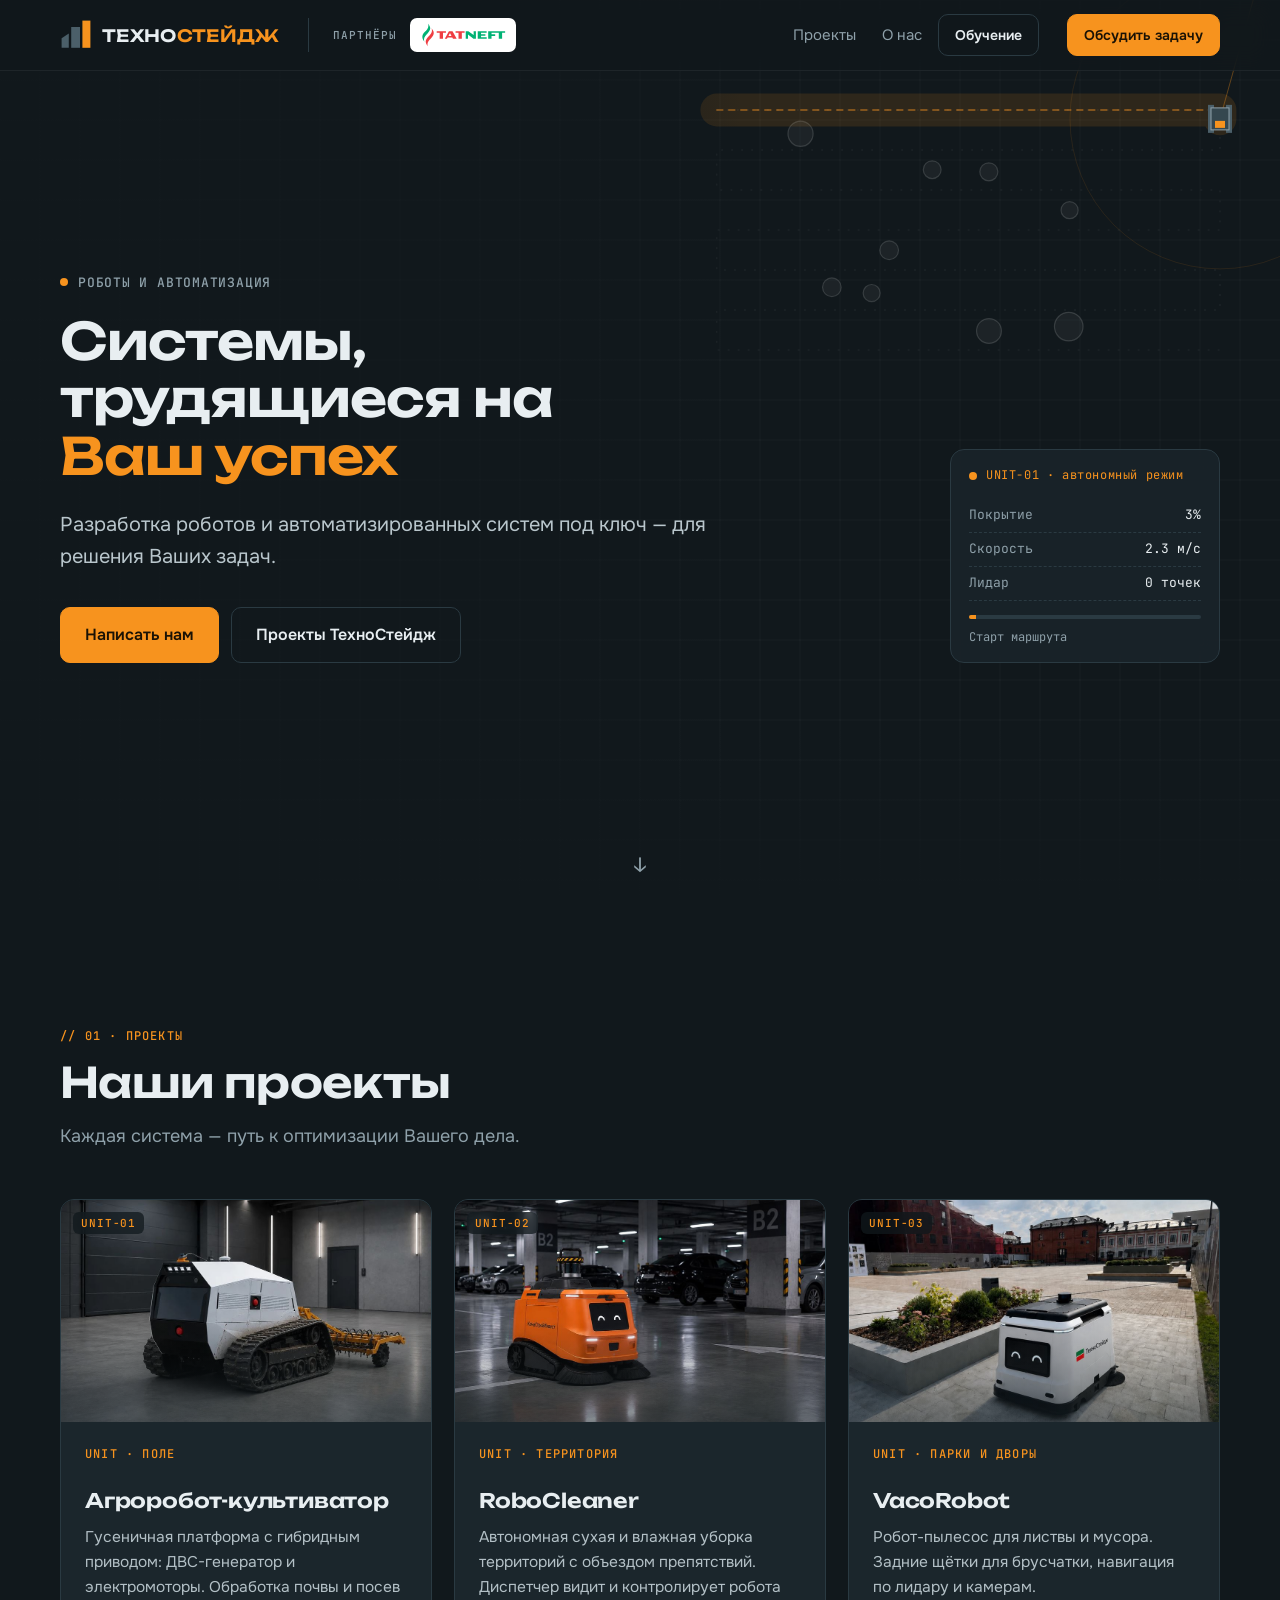
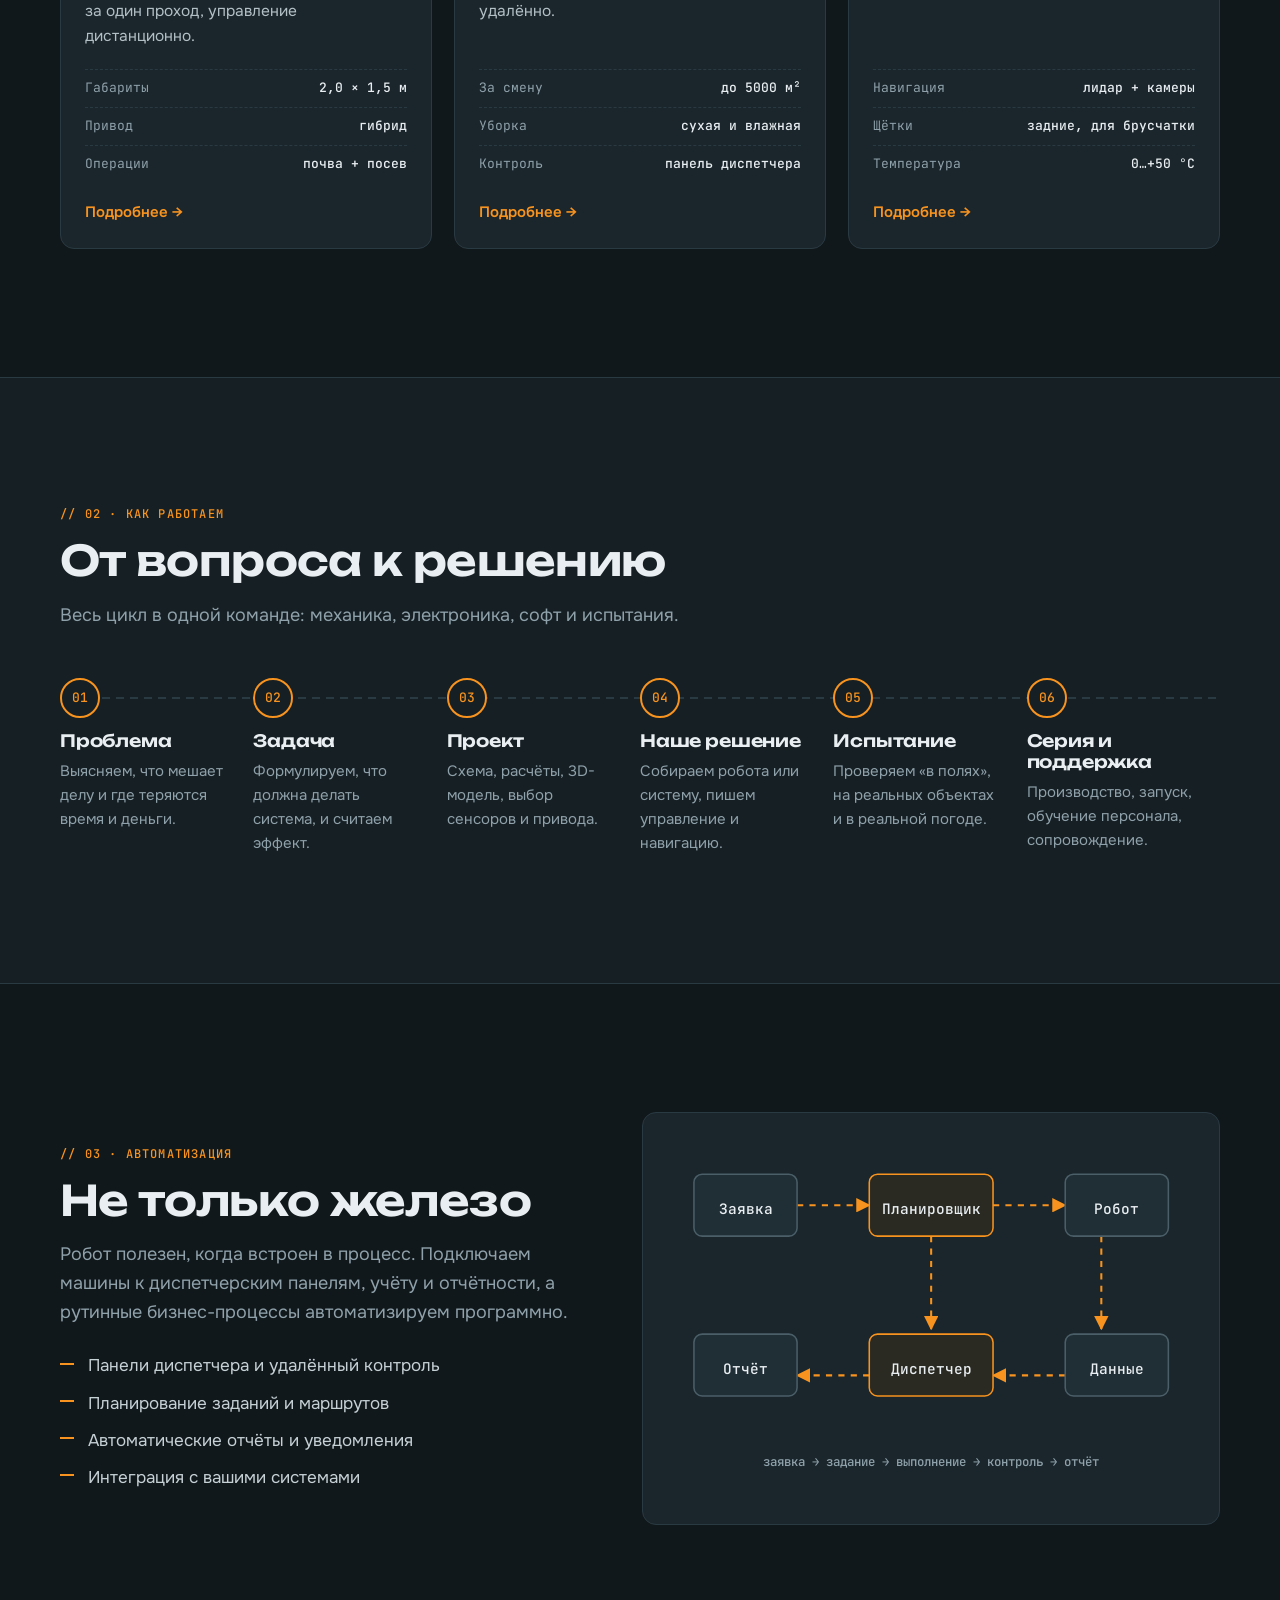
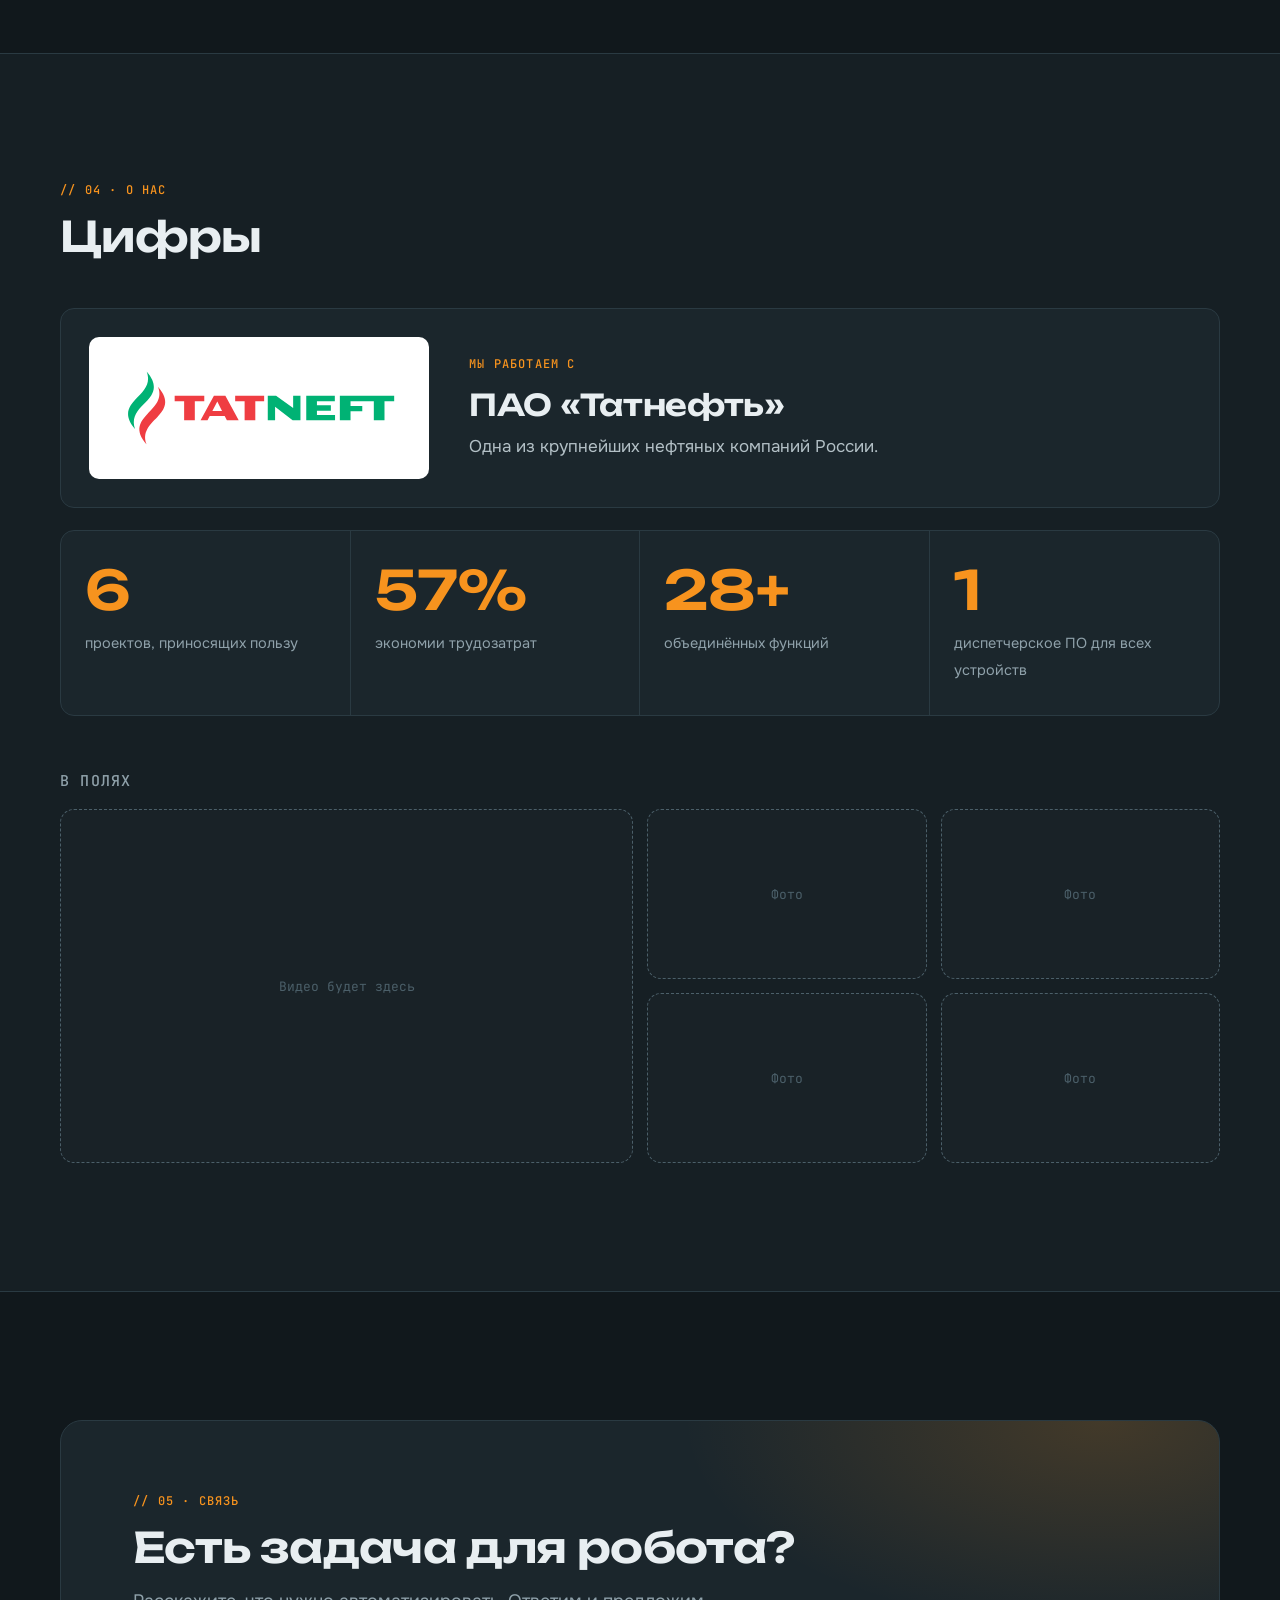
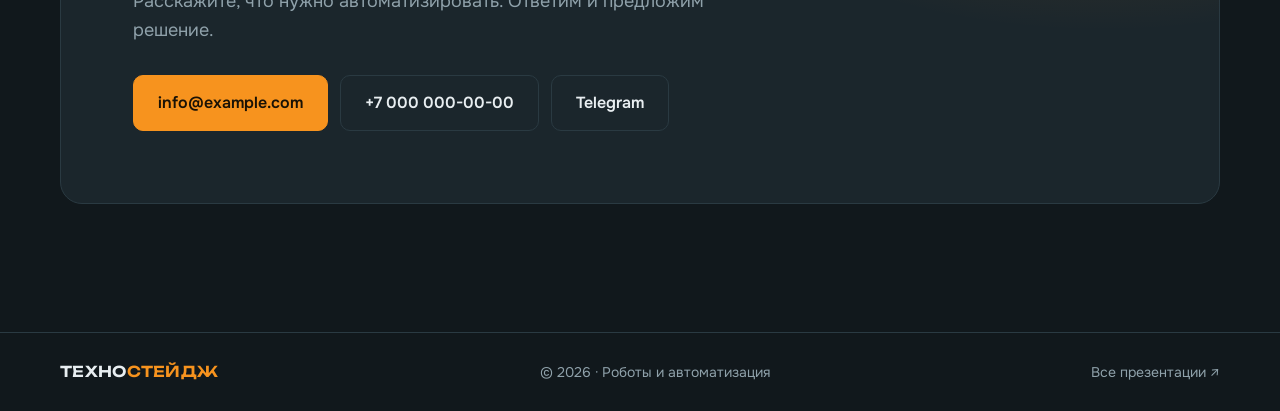
==== index.html @ a63ad7af "Сайт-визитка Техностейдж: главная и страница обучения Co-Authored-By: Claude Opus 5.5 <noreply@anthr" ====
<!doctype html>
<html lang="ru">
<head>
<meta charset="utf-8">
<meta name="viewport" content="width=device-width, initial-scale=1">
<title>Техностейдж — роботы и автоматизация</title>
<meta name="description" content="Техностейдж разрабатывает коммерческих и промышленных роботов и автоматизирует бизнес-процессы: агророботы, роботы-уборщики, диспетчеризация.">
<meta name="theme-color" content="#11181c">
<link rel="icon" href="logo.jpg">
<meta property="og:title" content="Техностейдж — роботы и автоматизация">
<meta property="og:description" content="Автономные роботы для полей, территорий и производств. От прототипа до серии.">
<meta property="og:image" content="logo.jpg">
<link rel="preconnect" href="https://fonts.googleapis.com">
<link rel="preconnect" href="https://fonts.gstatic.com" crossorigin>
<link href="https://fonts.googleapis.com/css2?family=JetBrains+Mono:wght@400;500&family=Onest:wght@400;500;600&family=Unbounded:wght@500;600&display=swap" rel="stylesheet">
<link rel="stylesheet" href="styles.css">
</head>
<body>

<header class="top" id="top">
  <a class="brand" href="#top" aria-label="Техностейдж">
    <svg class="mark" viewBox="0 0 40 40" aria-hidden="true">
      <path d="M2 24 11 18v18H2z" fill="#4b5f69"/>
      <rect x="14" y="10" width="11" height="26" fill="#4b5f69"/>
      <rect x="28" y="2" width="10" height="34" fill="#f7931e"/>
    </svg>
    <span class="brand-name">ТЕХНО<b>СТЕЙДЖ</b></span>
  </a>
  <a class="partner" href="#partner" title="ПАО «Татнефть» — наш партнёр">
    <span>Партнёры</span>
    <img src="media/tatneft.svg" alt="ПАО «Татнефть»" width="394" height="109">
  </a>
  <nav class="nav" aria-label="Разделы">
    <a href="#fleet">Проекты</a>
    <a href="#process">О нас</a>
  </nav>
  <a class="btn btn-sm btn-ghost btn-edu" href="training.html">Обучение</a>
  <a class="btn btn-sm btn-top" href="#contact">Обсудить задачу</a>
  <button class="burger" type="button" aria-label="Меню" aria-expanded="false" aria-controls="mnav"><i></i><i></i><i></i></button>
  <nav class="mnav" id="mnav" aria-label="Меню">
    <a href="#fleet">Проекты</a>
    <a href="#process">О нас</a>
    <a href="training.html">Обучение</a>
    <a class="btn" href="#contact">Обсудить задачу</a>
  </nav>
</header>

<main>

<!-- HERO -->
<section class="hero">
  <canvas id="scene" aria-hidden="true"></canvas>
  <div class="hero-shade"></div>
  <div class="wrap hero-grid">
    <div class="hero-copy">
      <p class="eyebrow"><span class="dot"></span> Роботы и автоматизация</p>
      <h1>Системы, трудящиеся на <em>Ваш успех</em></h1>
      <p class="lead">Разработка роботов и автоматизированных систем под ключ — для решения Ваших задач.</p>
      <div class="cta">
        <a class="btn" href="#contact">Написать нам</a>
        <a class="btn btn-ghost" href="#fleet">Проекты ТехноСтейдж</a>
      </div>
    </div>
    <aside class="hud" aria-label="Телеметрия демонстрационного робота">
      <div class="hud-head"><span class="dot live"></span> UNIT-01 · автономный режим</div>
      <dl>
        <div><dt>Покрытие</dt><dd><span id="hudCov">0</span>%</dd></div>
        <div><dt>Скорость</dt><dd><span id="hudSpd">0.0</span> м/с</dd></div>
        <div><dt>Лидар</dt><dd><span id="hudPts">0</span> точек</dd></div>
      </dl>
      <div class="hud-bar"><i id="hudBar"></i></div>
      <p class="hud-evt" id="hudEvt">Инициализация…</p>
    </aside>
  </div>
  <a class="scroll-hint" href="#fleet" aria-label="Ниже">↓</a>
</section>

<!-- FLEET -->
<section class="sec" id="fleet">
  <div class="wrap">
    <header class="sec-head reveal">
      <p class="tag">// 01 · ПРОЕКТЫ</p>
      <h2>Наши проекты</h2>
      <p class="sub">Каждая система — путь к оптимизации Вашего дела.</p>
    </header>

    <div class="cards">
      <article class="card reveal">
        <div class="media">
          <img src="media/agrobot.jpg" alt="Гусеничный агроробот-культиватор с прицепным культиватором" loading="lazy" width="1000" height="667">
          <span class="media-id">UNIT-01</span>
        </div>
        <div class="card-body">
          <p class="tag">UNIT · ПОЛЕ</p>
          <h3>Агроробот-культиватор</h3>
          <p>Гусеничная платформа с гибридным приводом: ДВС-генератор и электромоторы. Обработка почвы и посев за один проход, управление дистанционно.</p>
          <ul class="spec">
            <li><span>Габариты</span><b>2,0 × 1,5 м</b></li>
            <li><span>Привод</span><b>гибрид</b></li>
            <li><span>Операции</span><b>почва + посев</b></li>
          </ul>
          <a class="more" href="https://hayudo.github.io/agrobot/pahar-x1/index.html" target="_blank" rel="noopener">Подробнее →</a>
        </div>
      </article>

      <article class="card reveal" style="--d:.08s">
        <div class="media">
          <img src="media/robocleaner.jpg" alt="Оранжевый робот RoboCleaner на подземной парковке" loading="lazy" width="1000" height="667">
          <span class="media-id">UNIT-02</span>
        </div>
        <div class="card-body">
          <p class="tag">UNIT · ТЕРРИТОРИЯ</p>
          <h3>RoboCleaner</h3>
          <p>Автономная сухая и влажная уборка территорий с объездом препятствий. Диспетчер видит и контролирует робота удалённо.</p>
          <ul class="spec">
            <li><span>За смену</span><b>до 5000 м²</b></li>
            <li><span>Уборка</span><b>сухая и влажная</b></li>
            <li><span>Контроль</span><b>панель диспетчера</b></li>
          </ul>
          <a class="more" href="https://hayudo.github.io/agrobot/robocleaner/index.html" target="_blank" rel="noopener">Подробнее →</a>
        </div>
      </article>

      <article class="card reveal" style="--d:.16s">
        <div class="media">
          <img src="media/vacorobot.jpg" alt="Белый робот VacoRobot с логотипом Техностейдж на площади" loading="lazy" width="1000" height="750">
          <span class="media-id">UNIT-03</span>
        </div>
        <div class="card-body">
          <p class="tag">UNIT · ПАРКИ И ДВОРЫ</p>
          <h3>VacoRobot</h3>
          <p>Робот-пылесос для листвы и мусора. Задние щётки для брусчатки, навигация по лидару и камерам.</p>
          <ul class="spec">
            <li><span>Навигация</span><b>лидар + камеры</b></li>
            <li><span>Щётки</span><b>задние, для брусчатки</b></li>
            <li><span>Температура</span><b>0…+50 °C</b></li>
          </ul>
          <a class="more" href="https://hayudo.github.io/agrobot/vacorobot/index.html" target="_blank" rel="noopener">Подробнее →</a>
        </div>
      </article>
    </div>
  </div>
</section>

<!-- PROCESS -->
<section class="sec sec-alt" id="process">
  <div class="wrap">
    <header class="sec-head reveal">
      <p class="tag">// 02 · КАК РАБОТАЕМ</p>
      <h2>От вопроса к решению</h2>
      <p class="sub">Весь цикл в одной команде: механика, электроника, софт и испытания.</p>
    </header>

    <ol class="steps">
      <li class="reveal"><span class="n">01</span><h3>Проблема</h3><p>Выясняем, что мешает делу и где теряются время и деньги.</p></li>
      <li class="reveal" style="--d:.06s"><span class="n">02</span><h3>Задача</h3><p>Формулируем, что должна делать система, и считаем эффект.</p></li>
      <li class="reveal" style="--d:.12s"><span class="n">03</span><h3>Проект</h3><p>Схема, расчёты, 3D-модель, выбор сенсоров и привода.</p></li>
      <li class="reveal" style="--d:.18s"><span class="n">04</span><h3>Наше решение</h3><p>Собираем робота или систему, пишем управление и навигацию.</p></li>
      <li class="reveal" style="--d:.24s"><span class="n">05</span><h3>Испытание</h3><p>Проверяем «в полях», на реальных объектах и в реальной погоде.</p></li>
      <li class="reveal" style="--d:.30s"><span class="n">06</span><h3>Серия и поддержка</h3><p>Производство, запуск, обучение персонала, сопровождение.</p></li>
    </ol>
  </div>
</section>

<!-- AUTOMATION -->
<section class="sec" id="automation">
  <div class="wrap split">
    <header class="sec-head reveal">
      <p class="tag">// 03 · АВТОМАТИЗАЦИЯ</p>
      <h2>Не только железо</h2>
      <p class="sub">Робот полезен, когда встроен в процесс. Подключаем машины к диспетчерским панелям, учёту и отчётности, а рутинные бизнес-процессы автоматизируем программно.</p>
      <ul class="ticks">
        <li>Панели диспетчера и удалённый контроль</li>
        <li>Планирование заданий и маршрутов</li>
        <li>Автоматические отчёты и уведомления</li>
        <li>Интеграция с вашими системами</li>
      </ul>
    </header>

    <figure class="flow reveal" style="--d:.1s" aria-label="Схема: заявка, планировщик, робот, диспетчер, отчёт">
      <svg viewBox="0 0 520 360" role="img">
        <defs>
          <marker id="arr" viewBox="0 0 10 10" refX="9" refY="5" markerWidth="7" markerHeight="7" orient="auto-start-reverse"><path d="M0 0 10 5 0 10z" fill="#f7931e"/></marker>
        </defs>
        <g class="links">
          <path d="M130 70h70" marker-end="url(#arr)"/>
          <path d="M320 70h70" marker-end="url(#arr)"/>
          <path d="M425 100v90" marker-end="url(#arr)"/>
          <path d="M390 235h-70" marker-end="url(#arr)"/>
          <path d="M200 235h-70" marker-end="url(#arr)"/>
          <path d="M260 100v90" marker-end="url(#arr)"/>
        </g>
        <g class="nodes">
          <g transform="translate(30 40)"><rect width="100" height="60" rx="8"/><text x="50" y="35">Заявка</text></g>
          <g transform="translate(200 40)"><rect width="120" height="60" rx="8" class="hl"/><text x="60" y="35">Планировщик</text></g>
          <g transform="translate(390 40)"><rect width="100" height="60" rx="8"/><text x="50" y="35">Робот</text></g>
          <g transform="translate(390 195)"><rect width="100" height="60" rx="8"/><text x="50" y="35">Данные</text></g>
          <g transform="translate(200 195)"><rect width="120" height="60" rx="8" class="hl"/><text x="60" y="35">Диспетчер</text></g>
          <g transform="translate(30 195)"><rect width="100" height="60" rx="8"/><text x="50" y="35">Отчёт</text></g>
        </g>
        <text x="260" y="320" class="cap">заявка → задание → выполнение → контроль → отчёт</text>
      </svg>
    </figure>
  </div>
</section>

<!-- PROOF -->
<section class="sec sec-alt" id="proof">
  <div class="wrap">
    <header class="sec-head reveal">
      <p class="tag">// 04 · О НАС</p>
      <h2>Цифры</h2>
    </header>

    <div class="feature reveal" id="partner">
      <div class="feature-logo"><img src="media/tatneft.svg" alt="ПАО «Татнефть»" width="394" height="109"></div>
      <div class="feature-text">
        <p class="tag">МЫ РАБОТАЕМ С</p>
        <h3>ПАО «Татнефть»</h3>
        <p>Одна из крупнейших нефтяных компаний России.</p>
      </div>
    </div>

    <!-- Цифры: data-count — число, data-suffix — знак после него -->
    <div class="stats reveal">
      <div><b data-count="6">0</b><span>проектов, приносящих пользу</span></div>
      <div><b data-count="60" data-suffix="%">0</b><span>экономии трудозатрат</span></div>
      <div><b data-count="30" data-suffix="+">0</b><span>объединённых функций</span></div>
      <div><b data-count="1">0</b><span>диспетчерское ПО для всех устройств</span></div>
    </div>

    <!-- Галерея «в полях». Положите файлы в папку media/ и замените слоты, см. README. -->
    <h3 class="sub-h reveal">В полях</h3>
    <div class="gallery reveal">
      <figure class="slot wide" data-slot="Видео: робот за работой"><span>Видео будет здесь</span></figure>
      <figure class="slot" data-slot="Фото"><span>Фото</span></figure>
      <figure class="slot" data-slot="Фото"><span>Фото</span></figure>
      <figure class="slot" data-slot="Фото"><span>Фото</span></figure>
      <figure class="slot" data-slot="Фото"><span>Фото</span></figure>
    </div>
  </div>
</section>

<!-- CONTACT -->
<section class="sec contact" id="contact">
  <div class="wrap">
    <div class="contact-box reveal">
      <p class="tag">// 05 · СВЯЗЬ</p>
      <h2>Есть задача для робота?</h2>
      <p class="sub">Расскажите, что нужно автоматизировать. Ответим и предложим решение.</p>
      <div class="cta">
        <a class="btn" href="mailto:info@example.com">info@example.com</a>
        <a class="btn btn-ghost" href="tel:+70000000000">+7 000 000-00-00</a>
        <a class="btn btn-ghost" href="https://t.me/" target="_blank" rel="noopener">Telegram</a>
      </div>
    </div>
  </div>
</section>

</main>

<footer class="foot">
  <div class="wrap foot-row">
    <span class="brand-name">ТЕХНО<b>СТЕЙДЖ</b></span>
    <span>© 2026 · Роботы и автоматизация</span>
    <a href="https://hayudo.github.io/agrobot/" target="_blank" rel="noopener">Все презентации ↗</a>
  </div>
</footer>

<script src="script.js"></script>
</body>
</html>
---- styles.css ----
:root {
  --bg: #11181c;
  --bg-2: #161f24;
  --panel: #1b262c;
  --line: #2a3a42;
  --text: #e8eef1;
  --muted: #8fa1aa;
  --slate: #4b5f69;
  --acc: #f7931e;
  --acc-2: #ffb054;
  --font: "Onest", system-ui, sans-serif;
  --head: "Unbounded", "Onest", sans-serif;
  --mono: "JetBrains Mono", ui-monospace, monospace;
  --r: 14px;
}
* { box-sizing: border-box; margin: 0; }
html { scroll-behavior: smooth; scroll-padding-top: 72px; }
body { background: var(--bg); color: var(--text); font: 400 17px/1.6 var(--font); -webkit-font-smoothing: antialiased; }
a { color: inherit; text-decoration: none; }
ul, ol { list-style: none; padding: 0; }
.wrap { width: min(1160px, 100% - 40px); margin-inline: auto; }

/* header */
.top { position: fixed; inset: 0 0 auto; z-index: 50; display: flex; align-items: center; gap: 28px; padding: 14px max(20px, calc((100% - 1160px) / 2)); background: rgba(17,24,28,.72); backdrop-filter: blur(14px); border-bottom: 1px solid rgba(255,255,255,.06); }
.brand { display: flex; align-items: center; gap: 10px; flex-shrink: 0; }
.mark { width: 32px; height: 32px; }
.brand-name { font: 600 17px/1 var(--head); letter-spacing: .02em; }
.brand-name b { color: var(--acc); font-weight: 600; }
/* партнёр отделён от нашего логотипа чертой и подписью */
.partner { display: flex; align-items: center; gap: 12px; padding-left: 24px; border-left: 1px solid var(--line); flex-shrink: 0; }
.partner span { font: 500 11px var(--mono); color: var(--muted); letter-spacing: .1em; text-transform: uppercase; }
.partner img { height: 34px; width: auto; display: block; padding: 5px 10px; border-radius: 7px; background: #fff; }
.nav { display: flex; gap: 26px; font-size: 15px; color: var(--muted); margin-left: auto; }
.nav a:hover { color: var(--text); }
.top .btn-edu { margin-left: -12px; }
.burger { display: none; margin-left: auto; width: 42px; height: 42px; border: 1px solid var(--line); border-radius: 10px; background: transparent; cursor: pointer; flex-direction: column; align-items: center; justify-content: center; gap: 5px; }
.burger i { display: block; width: 18px; height: 2px; background: var(--text); border-radius: 1px; transition: transform .2s, opacity .2s; }
.top.open .burger i:nth-child(1) { transform: translateY(7px) rotate(45deg); }
.top.open .burger i:nth-child(2) { opacity: 0; }
.top.open .burger i:nth-child(3) { transform: translateY(-7px) rotate(-45deg); }
.mnav { display: none; }

/* buttons */
.btn { display: inline-flex; align-items: center; justify-content: center; padding: 14px 24px; border-radius: 10px; background: var(--acc); color: #1a1205; font-weight: 600; font-size: 16px; white-space: nowrap; border: 1px solid var(--acc); transition: transform .15s, background .15s, box-shadow .15s; }
.btn:hover { background: var(--acc-2); transform: translateY(-2px); box-shadow: 0 8px 24px rgba(247,147,30,.3); }
.btn-ghost { background: transparent; color: var(--text); border-color: var(--line); }
.btn-ghost:hover { background: rgba(255,255,255,.05); border-color: var(--slate); box-shadow: none; }
.btn-sm { padding: 9px 16px; font-size: 14px; }
.cta { display: flex; flex-wrap: wrap; gap: 12px; }
:focus-visible { outline: 2px solid var(--acc); outline-offset: 3px; }

/* hero */
.hero { position: relative; min-height: 100svh; display: flex; align-items: center; overflow: hidden; padding: 110px 0 80px; }
#scene { position: absolute; inset: 0; width: 100%; height: 100%; }
.hero-shade { position: absolute; inset: 0; background: linear-gradient(90deg, rgba(17,24,28,.9) 0%, rgba(17,24,28,.55) 45%, rgba(17,24,28,0) 58%), linear-gradient(0deg, var(--bg) 0%, transparent 20%); pointer-events: none; }
.hero-grid { position: relative; display: grid; grid-template-columns: 1fr auto; gap: 40px; align-items: end; }
.eyebrow { display: inline-flex; align-items: center; gap: 10px; font: 500 13px var(--mono); color: var(--muted); letter-spacing: .06em; text-transform: uppercase; margin-bottom: 22px; }
.dot { width: 8px; height: 8px; border-radius: 50%; background: var(--acc); }
.dot.live { animation: pulse 1.6s infinite; }
@keyframes pulse { 0%{box-shadow:0 0 0 0 rgba(247,147,30,.6)} 70%{box-shadow:0 0 0 9px rgba(247,147,30,0)} 100%{box-shadow:0 0 0 0 rgba(247,147,30,0)} }
h1 { font: 600 clamp(28px, 4vw, 52px)/1.12 var(--head); letter-spacing: -.02em; max-width: 13em; overflow-wrap: break-word; }
h1 em { font-style: normal; color: var(--acc); white-space: nowrap; }
.lead { font-size: clamp(17px, 1.6vw, 20px); color: #b9c6cc; max-width: 34em; margin: 24px 0 34px; }
.scroll-hint { position: absolute; bottom: 22px; left: 50%; translate: -50% 0; color: var(--muted); font: 20px var(--mono); animation: bob 2s infinite; }
@keyframes bob { 50% { transform: translateY(6px); } }

.hud { width: 270px; padding: 16px 18px; background: rgba(27,38,44,.78); backdrop-filter: blur(10px); border: 1px solid var(--line); border-radius: var(--r); font-family: var(--mono); }
.hud-head { display: flex; align-items: center; gap: 9px; font-size: 12px; color: var(--acc); letter-spacing: .05em; margin-bottom: 14px; }
.hud dl > div { display: flex; justify-content: space-between; padding: 6px 0; border-bottom: 1px dashed var(--line); font-size: 13px; }
.hud dt { color: var(--muted); }
.hud dd { margin: 0; }
.hud-bar { height: 4px; background: var(--line); border-radius: 2px; margin: 14px 0 10px; overflow: hidden; }
.hud-bar i { display: block; height: 100%; width: 0; background: var(--acc); }
.hud-evt { font-size: 12px; color: var(--muted); min-height: 1.4em; line-height: 1.4; }

/* sections */
.sec { padding: clamp(72px, 10vw, 130px) 0; }
.sec-alt { background: var(--bg-2); border-block: 1px solid var(--line); }
.sec-head { max-width: 760px; margin-bottom: 48px; }
.tag { font: 500 12px var(--mono); color: var(--acc); letter-spacing: .1em; margin-bottom: 14px; }
h2 { font: 600 clamp(26px, 3.6vw, 42px)/1.15 var(--head); letter-spacing: -.015em; margin-bottom: 16px; }
h3 { font: 600 20px/1.25 var(--head); letter-spacing: -.01em; }
.sub { color: var(--muted); font-size: 18px; }
.sub-h { font-size: 15px; font-family: var(--mono); color: var(--muted); letter-spacing: .08em; text-transform: uppercase; font-weight: 500; margin: 56px 0 18px; }

/* cards */
.cards { display: grid; grid-template-columns: repeat(3, 1fr); gap: 22px; }
.card { background: var(--panel); border: 1px solid var(--line); border-radius: var(--r); overflow: hidden; display: flex; flex-direction: column; transition: transform .25s, border-color .25s, box-shadow .25s; }
.card:hover { transform: translateY(-6px); border-color: var(--acc); box-shadow: 0 18px 40px rgba(0,0,0,.35); }
.media { position: relative; aspect-ratio: 5/3; display: grid; place-items: center; background:
  linear-gradient(var(--line) 1px, transparent 1px) 0 0/28px 28px,
  linear-gradient(90deg, var(--line) 1px, transparent 1px) 0 0/28px 28px, #141d22; }
.media { overflow: hidden; }
.media img, .media video { position: absolute; inset: 0; width: 100%; height: 100%; object-fit: cover; transition: transform .6s ease; }
.card:hover .media img { transform: scale(1.04); }
.media::after { content: ""; position: absolute; inset: 0; background: linear-gradient(0deg, rgba(27,38,44,.55), transparent 45%); pointer-events: none; }
.media-id { position: absolute; z-index: 1; top: 12px; left: 12px; padding: 4px 8px; border-radius: 6px; background: rgba(17,24,28,.75); backdrop-filter: blur(6px); font: 500 11px var(--mono); color: var(--acc); letter-spacing: .08em; }
.card-body { padding: 24px; display: flex; flex-direction: column; gap: 12px; flex: 1; }
.card-body p:not(.tag) { color: #b3c0c6; font-size: 15.5px; }
.spec { margin-top: auto; padding-top: 8px; font-family: var(--mono); font-size: 13px; }
.spec li { display: flex; justify-content: space-between; gap: 12px; padding: 8px 0; border-top: 1px dashed var(--line); }
.spec span { color: var(--muted); }
.spec b { font-weight: 500; text-align: right; }
.more { color: var(--acc); font-weight: 600; font-size: 15px; padding-top: 6px; }
.more:hover { color: var(--acc-2); }

/* steps */
.steps { display: grid; grid-template-columns: repeat(6, 1fr); gap: 0; position: relative; counter-reset: s; }
.steps::before { content: ""; position: absolute; left: 0; right: 0; top: 19px; height: 2px; background: repeating-linear-gradient(90deg, var(--line) 0 8px, transparent 8px 14px); }
.steps li { position: relative; padding: 52px 20px 0 0; }
.steps .n { position: absolute; top: 0; left: 0; width: 40px; height: 40px; display: grid; place-items: center; background: var(--bg-2); border: 2px solid var(--acc); border-radius: 50%; font: 500 13px var(--mono); color: var(--acc); }
.steps h3 { font-size: 17px; margin-bottom: 8px; }
.steps p { color: var(--muted); font-size: 15px; }

/* automation */
.split { display: grid; grid-template-columns: 1fr 1.1fr; gap: 56px; align-items: center; }
.split .sec-head { margin: 0; }
.ticks { margin-top: 26px; display: grid; gap: 10px; }
.ticks li { padding-left: 28px; position: relative; color: #c6d1d6; }
.ticks li::before { content: ""; position: absolute; left: 0; top: .6em; width: 14px; height: 2px; background: var(--acc); }
.flow { background: var(--panel); border: 1px solid var(--line); border-radius: var(--r); padding: 20px; }
.flow svg { width: 100%; height: auto; display: block; }
.flow .nodes rect { fill: #202e35; stroke: var(--slate); stroke-width: 1.5; }
.flow .nodes rect.hl { stroke: var(--acc); fill: #2a2a22; }
.flow text { fill: var(--text); font: 500 14px var(--mono); text-anchor: middle; dominant-baseline: middle; }
.flow .cap { fill: var(--muted); font-size: 12px; }
.flow .links path { fill: none; stroke: var(--acc); stroke-width: 2; stroke-dasharray: 6 6; animation: dash 1s linear infinite; }
@keyframes dash { to { stroke-dashoffset: -12; } }

/* proof */
.feature { display: grid; grid-template-columns: minmax(220px, 340px) 1fr; gap: 40px; align-items: center; padding: 28px; margin-bottom: 22px; border: 1px solid var(--line); border-radius: var(--r); background: var(--panel); }
.feature-logo { display: grid; place-items: center; aspect-ratio: 2.4/1; padding: 24px 32px; border-radius: 10px; background: #fff; }
.feature-logo img { width: 100%; height: auto; }
.feature-text h3 { font-size: clamp(22px, 2.4vw, 30px); margin-bottom: 10px; }
.feature-text p:not(.tag) { color: #b3c0c6; font-size: 17px; }
.stats { display: grid; grid-template-columns: repeat(4, 1fr); border: 1px solid var(--line); border-radius: var(--r); overflow: hidden; background: var(--panel); }
.stats > div { padding: 32px 24px; border-right: 1px solid var(--line); }
.stats > div:last-child { border: 0; }
.stats b { display: block; font: 600 clamp(34px, 4.4vw, 54px)/1 var(--head); color: var(--acc); margin-bottom: 12px; }
.stats span { color: var(--muted); font-size: 14.5px; }
.gallery { display: grid; grid-template-columns: repeat(4, 1fr); grid-auto-rows: 170px; gap: 14px; }
.slot { position: relative; margin: 0; border: 1px dashed var(--slate); border-radius: var(--r); display: grid; place-items: center; color: var(--slate); font: 13px var(--mono); background: rgba(255,255,255,.015); overflow: hidden; }
.slot.wide { grid-column: span 2; grid-row: span 2; }
.slot img, .slot video { position: absolute; inset: 0; width: 100%; height: 100%; object-fit: cover; }

/* training page */
.top .btn-edu.is-active { border-color: var(--acc); color: var(--acc); }
.mnav a[aria-current] { color: var(--acc); }
.page-hero { position: relative; padding: 160px 0 100px; background:
  linear-gradient(rgba(255,255,255,.035) 1px, transparent 1px) 0 0/40px 40px,
  linear-gradient(90deg, rgba(255,255,255,.035) 1px, transparent 1px) 0 0/40px 40px,
  radial-gradient(700px 400px at 85% 30%, rgba(247,147,30,.12), transparent 70%); }
.page-hero-grid { display: grid; grid-template-columns: 1fr 360px; gap: 56px; align-items: center; }
.program { padding: 18px 20px; background: rgba(27,38,44,.85); border: 1px solid var(--line); border-radius: var(--r); font-family: var(--mono); }
.program ol { display: grid; }
.program li { display: flex; align-items: center; gap: 14px; padding: 11px 0; border-top: 1px dashed var(--line); font-size: 13.5px; }
.program li span { color: var(--acc); }
.program li i { margin-left: auto; font-style: normal; font-size: 11px; color: var(--muted); padding: 2px 8px; border: 1px solid var(--line); border-radius: 20px; }
.tcards { display: grid; grid-template-columns: repeat(3, 1fr); gap: 22px; }
.tcard { position: relative; padding: 28px 24px; background: var(--panel); border: 1px solid var(--line); border-radius: var(--r); transition: border-color .25s, transform .25s; }
.tcard:hover { border-color: var(--acc); transform: translateY(-4px); }
.tcard-id { display: inline-block; margin-bottom: 22px; font: 500 11px var(--mono); color: var(--acc); letter-spacing: .08em; }
.tcard h3 { margin-bottom: 12px; }
.tcard p { color: #b3c0c6; font-size: 15.5px; }
.steps.steps-4 { grid-template-columns: repeat(4, 1fr); }
.ticks-lg { margin: 0; gap: 16px; }
.ticks-lg li { font-size: 19px; padding: 0 0 16px 28px; border-bottom: 1px solid var(--line); }

/* contact */
.contact-box { padding: clamp(32px, 6vw, 72px); border: 1px solid var(--line); border-radius: 22px; background: radial-gradient(600px 300px at 90% 0%, rgba(247,147,30,.18), transparent 70%), var(--panel); }
.contact-box .sub { margin-bottom: 30px; max-width: 32em; }
.foot { border-top: 1px solid var(--line); padding: 28px 0; color: var(--muted); font-size: 14px; }
.foot-row { display: flex; flex-wrap: wrap; gap: 16px 32px; justify-content: space-between; align-items: center; }
.foot .brand-name { color: var(--text); font-size: 15px; }
.foot a:hover { color: var(--acc); }

/* reveal */
.js .reveal { opacity: 0; transform: translateY(26px); transition: opacity .7s ease var(--d, 0s), transform .7s ease var(--d, 0s); }
.js .reveal.in { opacity: 1; transform: none; }

@media (max-width: 1100px) {
  .nav, .top .btn-edu, .top .btn-top { display: none; }
  .burger { display: flex; }
  .mnav { position: absolute; top: 100%; left: 0; right: 0; flex-direction: column; gap: 4px; padding: 12px 20px 20px; background: var(--bg); box-shadow: 0 20px 40px rgba(0,0,0,.5); border-bottom: 1px solid var(--line); }
  .mnav a:not(.btn) { padding: 12px 4px; font-size: 17px; border-bottom: 1px solid var(--line); }
  .mnav .btn { margin-top: 14px; }
  .top.open .mnav { display: flex; }
}
@media (max-width: 960px) {
  .top { gap: 12px; padding-block: 12px; }
  .hero-grid { grid-template-columns: 1fr; }
  .hud { width: 100%; max-width: 340px; }
  .cards { grid-template-columns: 1fr; }
  .steps { grid-template-columns: 1fr; gap: 28px; }
  .steps::before { left: 19px; right: auto; top: 0; bottom: 0; width: 2px; height: auto; background: repeating-linear-gradient(180deg, var(--line) 0 8px, transparent 8px 14px); }
  .steps li { padding: 4px 0 0 60px; }
  .split { grid-template-columns: 1fr; gap: 36px; }
  .feature { grid-template-columns: 1fr; gap: 22px; padding: 20px; }
  .feature-logo { aspect-ratio: auto; }
  .page-hero { padding: 120px 0 72px; }
  .page-hero-grid { grid-template-columns: 1fr; gap: 36px; }
  .tcards { grid-template-columns: 1fr; }
  .steps.steps-4 { grid-template-columns: 1fr; }
  .stats { grid-template-columns: 1fr 1fr; }
  .stats > div:nth-child(2) { border-right: 0; }
  .stats > div:nth-child(-n+2) { border-bottom: 1px solid var(--line); }
  .gallery { grid-template-columns: 1fr 1fr; }
  .hero-shade { background: linear-gradient(0deg, rgba(17,24,28,.92) 0%, rgba(17,24,28,.6) 100%); }
}
@media (max-width: 560px) {
  .partner { flex-direction: column; align-items: flex-start; gap: 3px; padding-left: 12px; }
  .partner span { font-size: 9px; }
  .partner img { height: 26px; padding: 4px 7px; border-radius: 5px; }
}
@media (max-width: 400px) {
  .brand-name { font-size: 14px; }
  .mark { width: 26px; height: 26px; }
}
@media (prefers-reduced-motion: reduce) {
  html { scroll-behavior: auto; }
  *, *::before, *::after { animation: none !important; transition: none !important; }
  .js .reveal { opacity: 1; transform: none; }
}
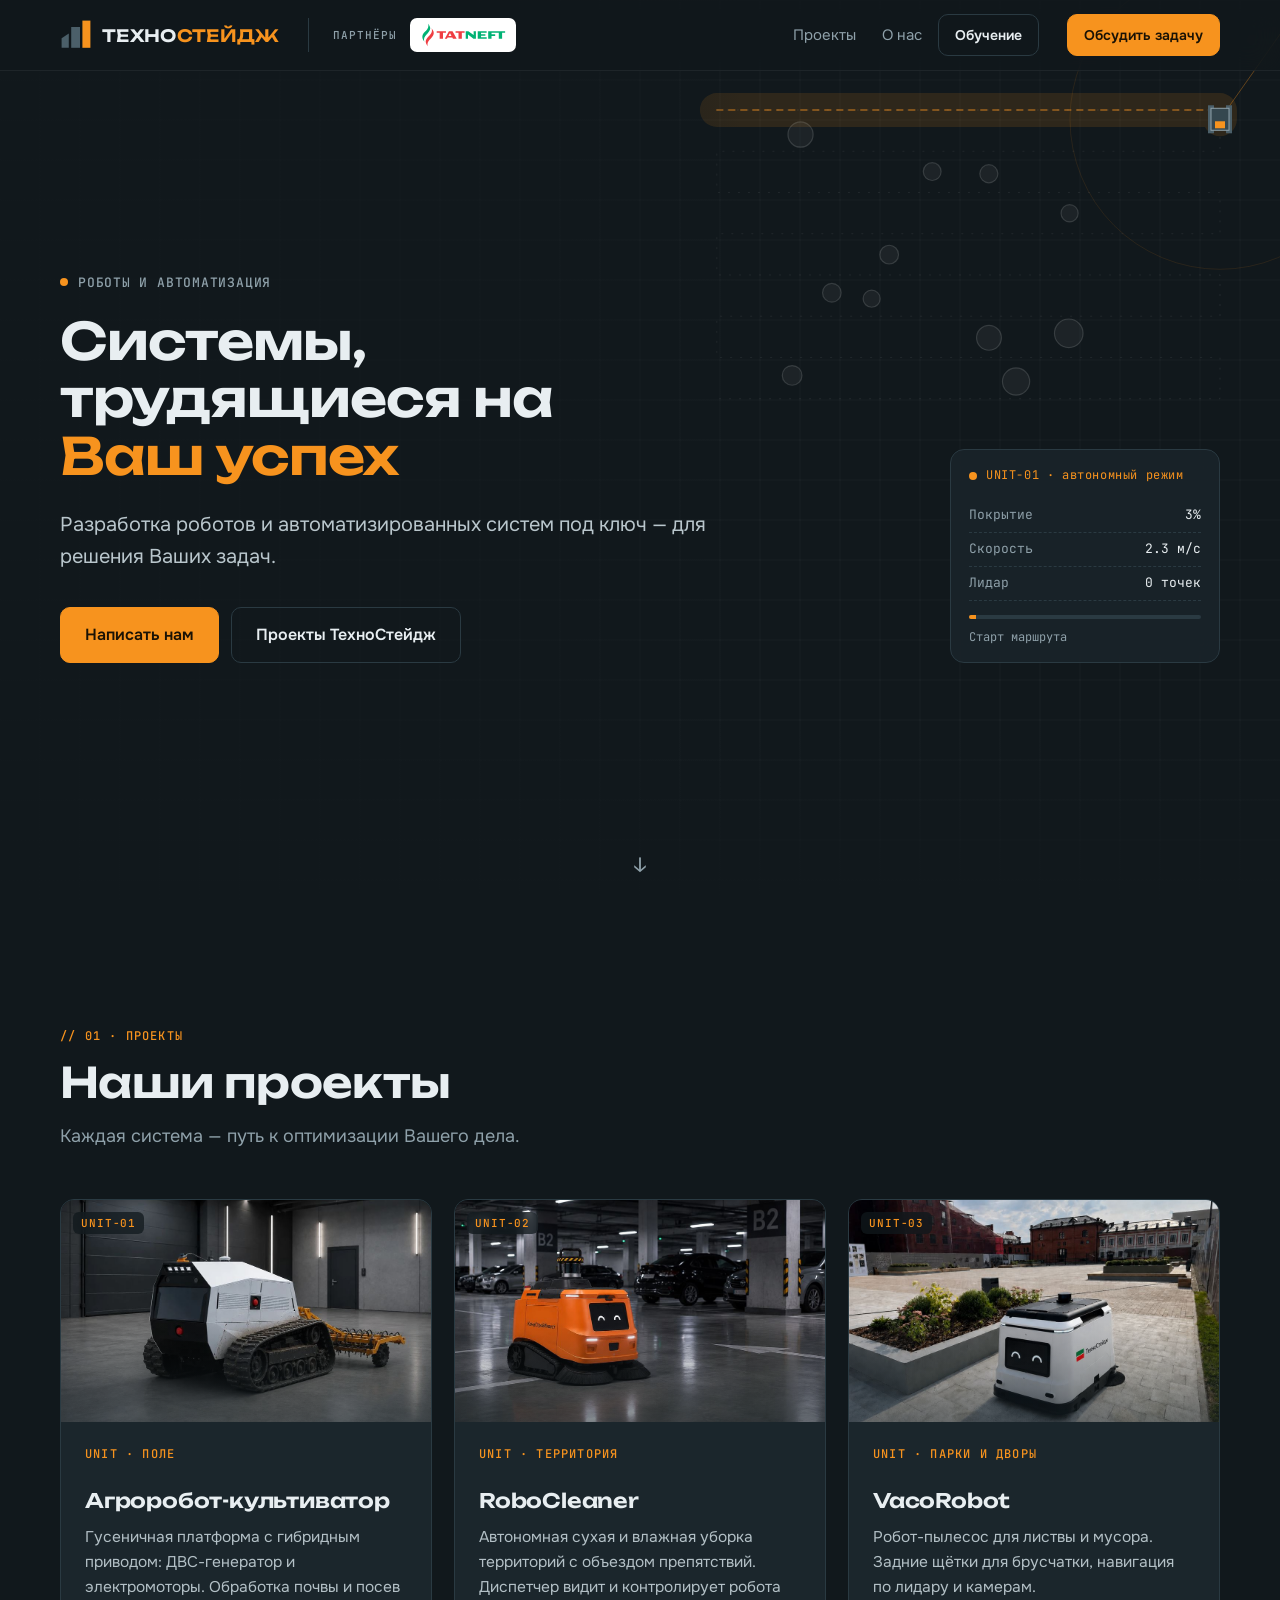
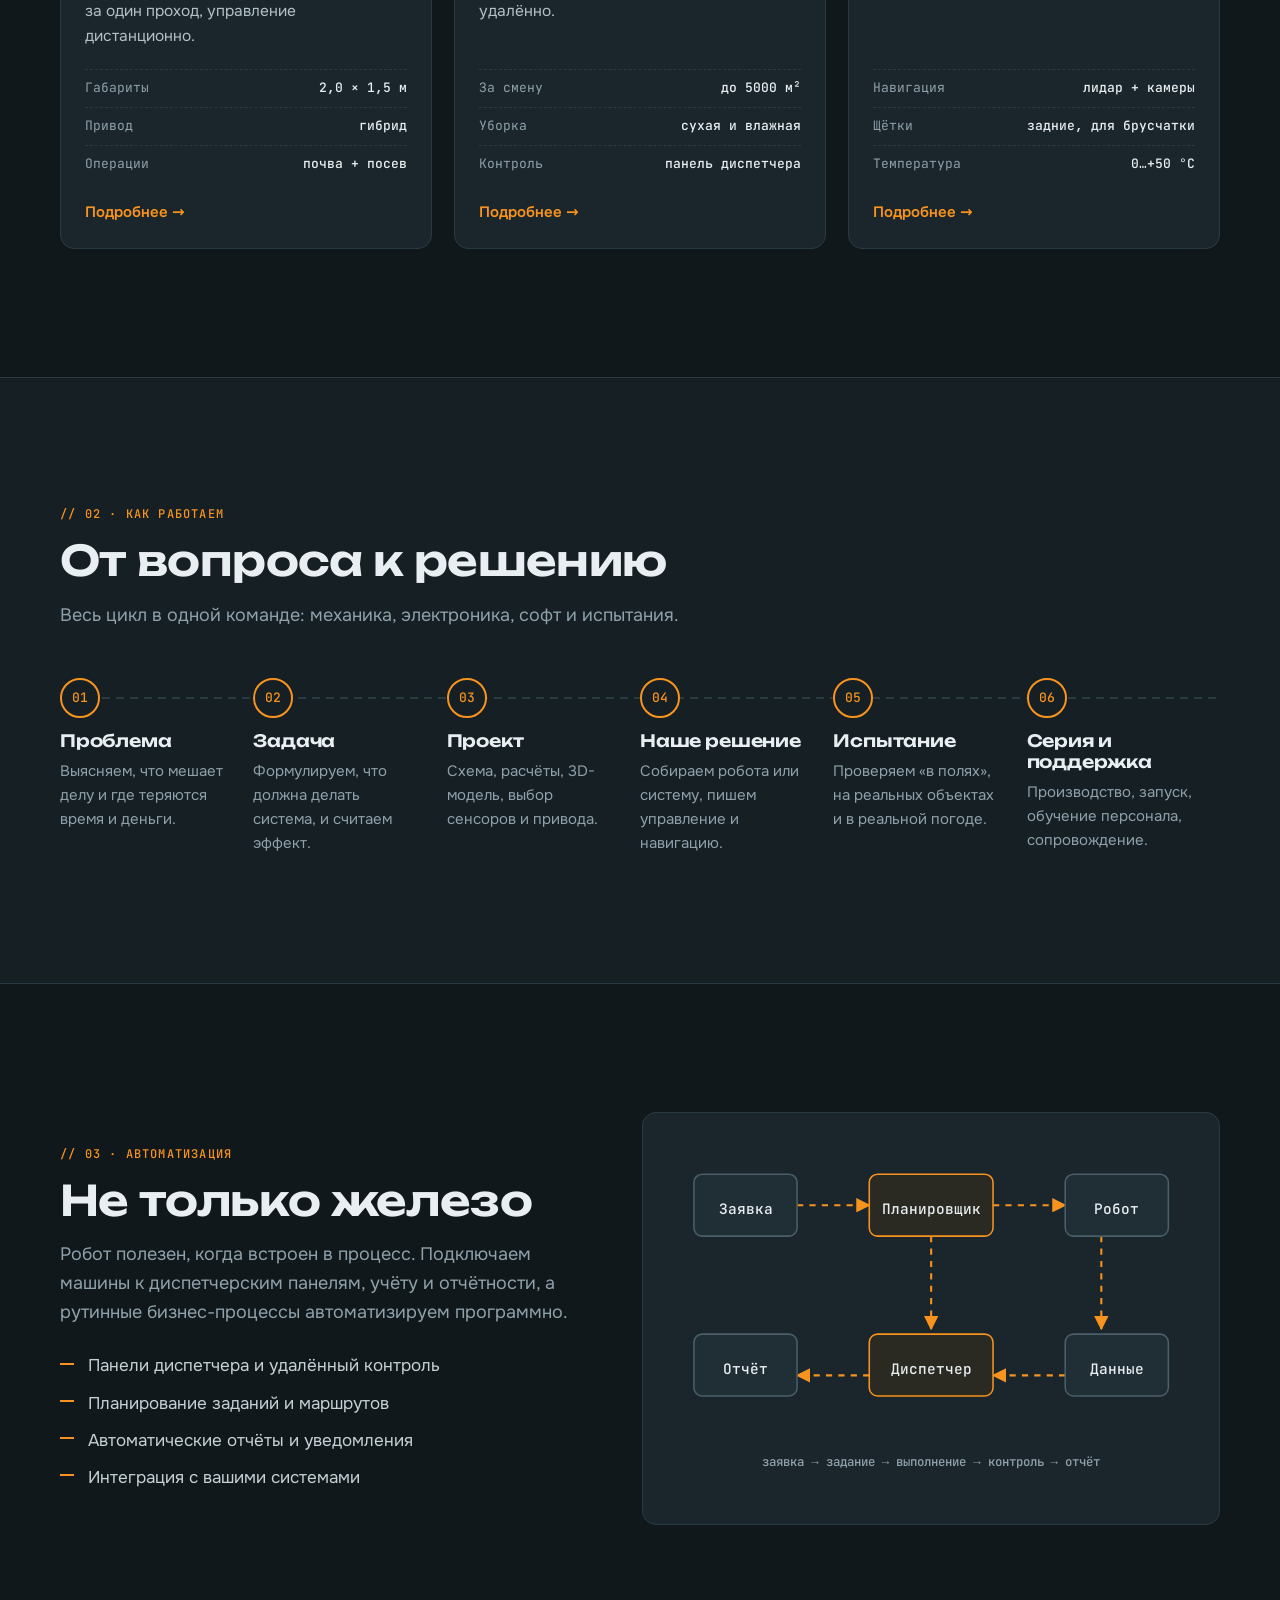
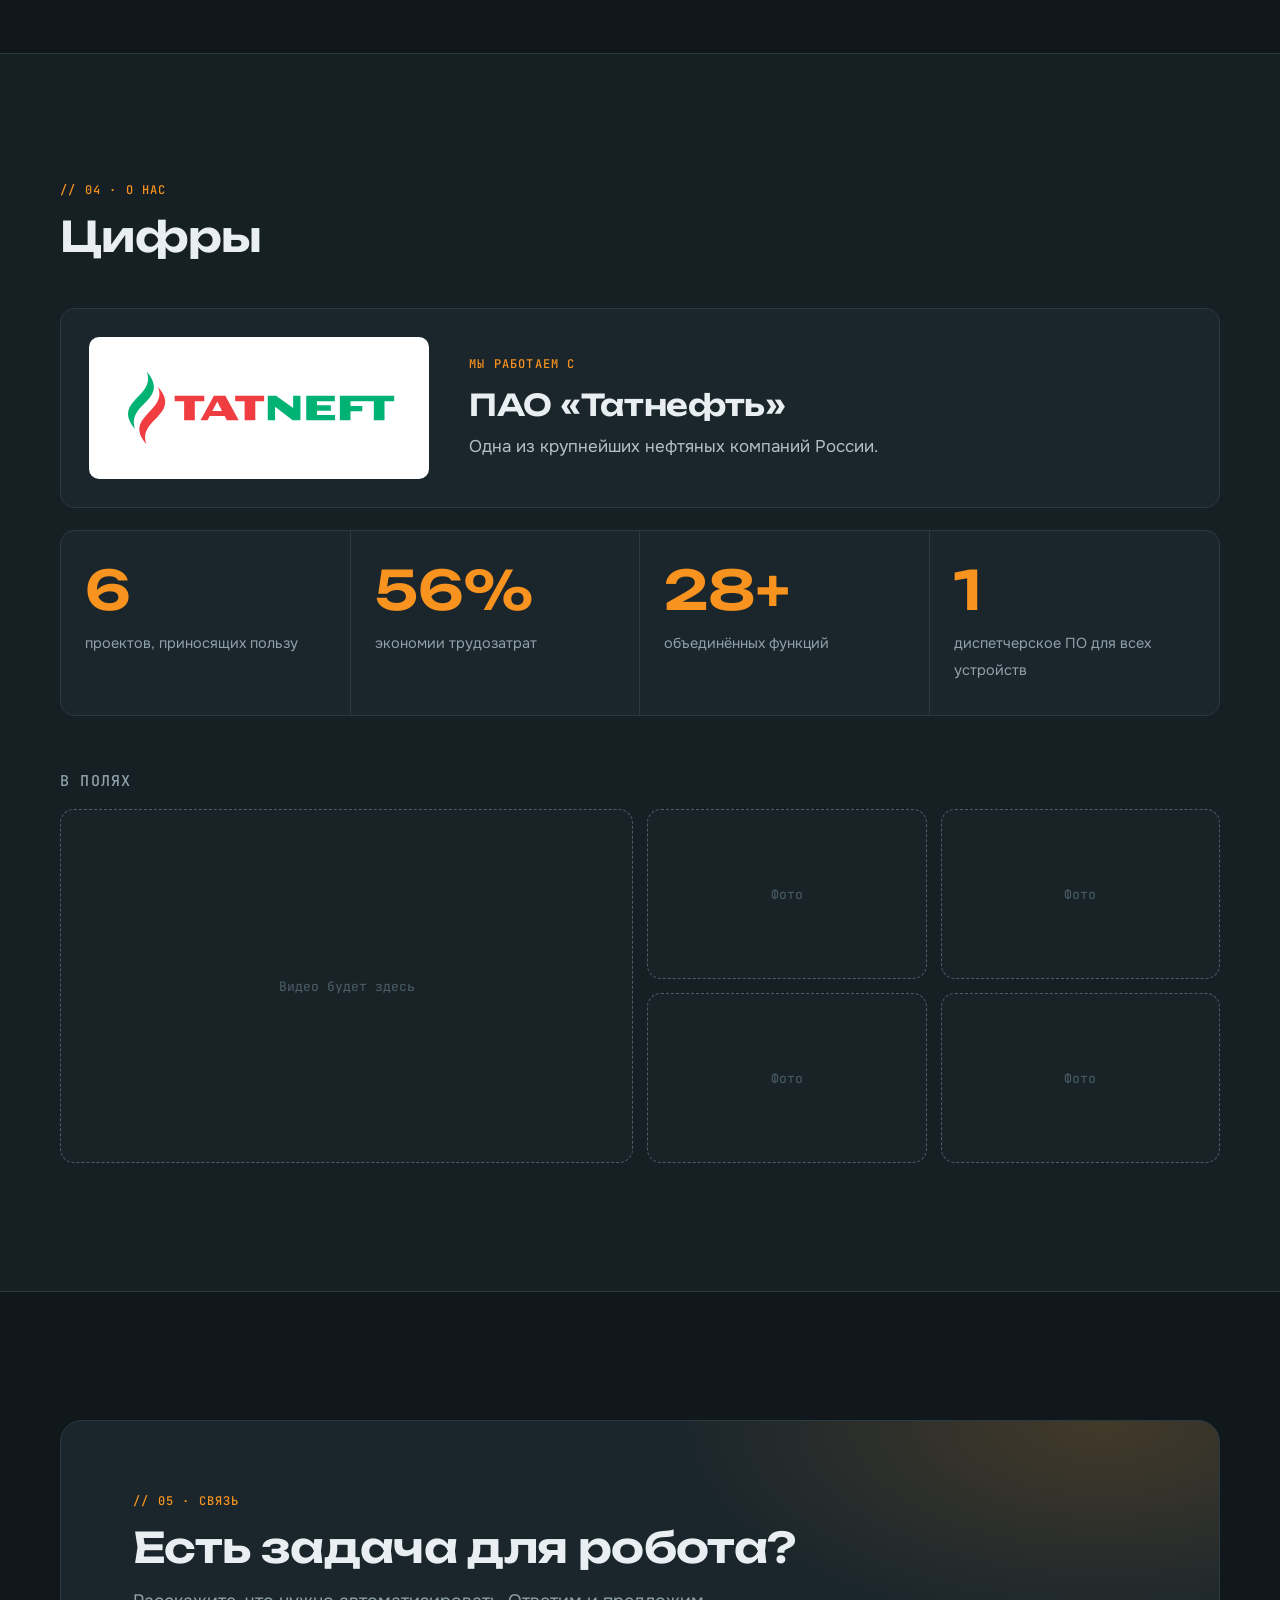
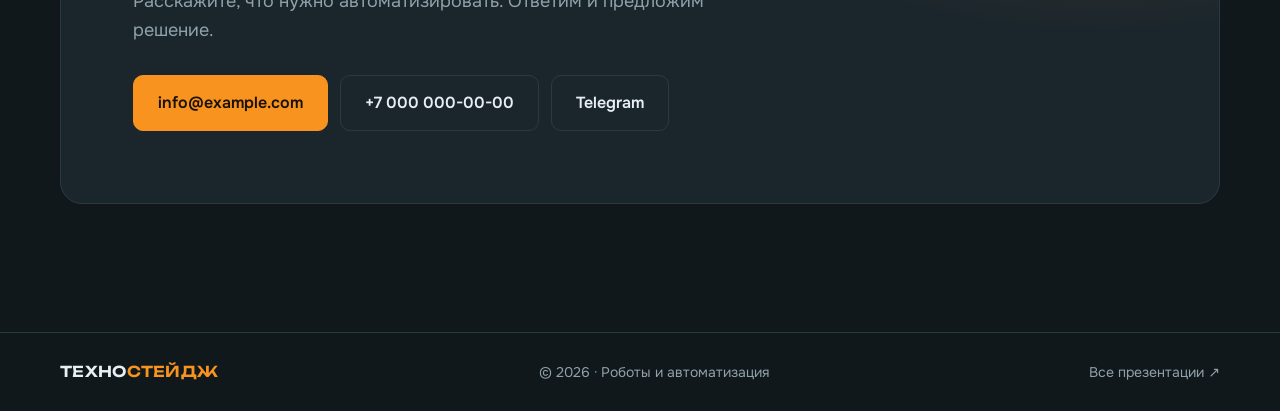
==== commit 865d6ce9: "Шрифты подключены локально вместо Google Fonts Co-Authored-By: Claude Opus 5.5 <noreply@anthropic.co" ====
--- a/index.html
+++ b/index.html
@@ -10,9 +10,9 @@
 <meta property="og:title" content="Техностейдж — роботы и автоматизация">
 <meta property="og:description" content="Автономные роботы для полей, территорий и производств. От прототипа до серии.">
 <meta property="og:image" content="logo.jpg">
-<link rel="preconnect" href="https://fonts.googleapis.com">
-<link rel="preconnect" href="https://fonts.gstatic.com" crossorigin>
-<link href="https://fonts.googleapis.com/css2?family=JetBrains+Mono:wght@400;500&family=Onest:wght@400;500;600&family=Unbounded:wght@500;600&display=swap" rel="stylesheet">
+<link rel="preload" href="fonts/unbounded-cyrillic.woff2" as="font" type="font/woff2" crossorigin>
+<link rel="preload" href="fonts/onest-cyrillic.woff2" as="font" type="font/woff2" crossorigin>
+<link rel="stylesheet" href="fonts.css">
 <link rel="stylesheet" href="styles.css">
 </head>
 <body>
--- a/fonts.css
+++ b/fonts.css
@@ -0,0 +1,127 @@
+/* Шрифты (SIL Open Font License): Onest, Unbounded, JetBrains Mono. Наборы: кириллица и латиница. */
+/* cyrillic */
+@font-face {
+  font-family: 'JetBrains Mono';
+  font-style: normal;
+  font-weight: 400;
+  font-display: swap;
+  src: url(fonts/jetbrains-mono-cyrillic.woff2) format('woff2');
+  unicode-range: U+0301, U+0400-045F, U+0490-0491, U+04B0-04B1, U+2116;
+}
+/* latin */
+@font-face {
+  font-family: 'JetBrains Mono';
+  font-style: normal;
+  font-weight: 400;
+  font-display: swap;
+  src: url(fonts/jetbrains-mono-latin.woff2) format('woff2');
+  unicode-range: U+0000-00FF, U+0131, U+0152-0153, U+02BB-02BC, U+02C6, U+02DA, U+02DC, U+0304, U+0308, U+0329, U+2000-206F, U+20AC, U+2122, U+2191, U+2193, U+2212, U+2215, U+FEFF, U+FFFD;
+}
+/* cyrillic */
+@font-face {
+  font-family: 'JetBrains Mono';
+  font-style: normal;
+  font-weight: 500;
+  font-display: swap;
+  src: url(fonts/jetbrains-mono-cyrillic.woff2) format('woff2');
+  unicode-range: U+0301, U+0400-045F, U+0490-0491, U+04B0-04B1, U+2116;
+}
+/* latin */
+@font-face {
+  font-family: 'JetBrains Mono';
+  font-style: normal;
+  font-weight: 500;
+  font-display: swap;
+  src: url(fonts/jetbrains-mono-latin.woff2) format('woff2');
+  unicode-range: U+0000-00FF, U+0131, U+0152-0153, U+02BB-02BC, U+02C6, U+02DA, U+02DC, U+0304, U+0308, U+0329, U+2000-206F, U+20AC, U+2122, U+2191, U+2193, U+2212, U+2215, U+FEFF, U+FFFD;
+}
+/* cyrillic */
+@font-face {
+  font-family: 'Onest';
+  font-style: normal;
+  font-weight: 400;
+  font-display: swap;
+  src: url(fonts/onest-cyrillic.woff2) format('woff2');
+  unicode-range: U+0301, U+0400-045F, U+0490-0491, U+04B0-04B1, U+2116;
+}
+/* latin */
+@font-face {
+  font-family: 'Onest';
+  font-style: normal;
+  font-weight: 400;
+  font-display: swap;
+  src: url(fonts/onest-latin.woff2) format('woff2');
+  unicode-range: U+0000-00FF, U+0131, U+0152-0153, U+02BB-02BC, U+02C6, U+02DA, U+02DC, U+0304, U+0308, U+0329, U+2000-206F, U+20AC, U+2122, U+2191, U+2193, U+2212, U+2215, U+FEFF, U+FFFD;
+}
+/* cyrillic */
+@font-face {
+  font-family: 'Onest';
+  font-style: normal;
+  font-weight: 500;
+  font-display: swap;
+  src: url(fonts/onest-cyrillic.woff2) format('woff2');
+  unicode-range: U+0301, U+0400-045F, U+0490-0491, U+04B0-04B1, U+2116;
+}
+/* latin */
+@font-face {
+  font-family: 'Onest';
+  font-style: normal;
+  font-weight: 500;
+  font-display: swap;
+  src: url(fonts/onest-latin.woff2) format('woff2');
+  unicode-range: U+0000-00FF, U+0131, U+0152-0153, U+02BB-02BC, U+02C6, U+02DA, U+02DC, U+0304, U+0308, U+0329, U+2000-206F, U+20AC, U+2122, U+2191, U+2193, U+2212, U+2215, U+FEFF, U+FFFD;
+}
+/* cyrillic */
+@font-face {
+  font-family: 'Onest';
+  font-style: normal;
+  font-weight: 600;
+  font-display: swap;
+  src: url(fonts/onest-cyrillic.woff2) format('woff2');
+  unicode-range: U+0301, U+0400-045F, U+0490-0491, U+04B0-04B1, U+2116;
+}
+/* latin */
+@font-face {
+  font-family: 'Onest';
+  font-style: normal;
+  font-weight: 600;
+  font-display: swap;
+  src: url(fonts/onest-latin.woff2) format('woff2');
+  unicode-range: U+0000-00FF, U+0131, U+0152-0153, U+02BB-02BC, U+02C6, U+02DA, U+02DC, U+0304, U+0308, U+0329, U+2000-206F, U+20AC, U+2122, U+2191, U+2193, U+2212, U+2215, U+FEFF, U+FFFD;
+}
+/* cyrillic */
+@font-face {
+  font-family: 'Unbounded';
+  font-style: normal;
+  font-weight: 500;
+  font-display: swap;
+  src: url(fonts/unbounded-cyrillic.woff2) format('woff2');
+  unicode-range: U+0301, U+0400-045F, U+0490-0491, U+04B0-04B1, U+2116;
+}
+/* latin */
+@font-face {
+  font-family: 'Unbounded';
+  font-style: normal;
+  font-weight: 500;
+  font-display: swap;
+  src: url(fonts/unbounded-latin.woff2) format('woff2');
+  unicode-range: U+0000-00FF, U+0131, U+0152-0153, U+02BB-02BC, U+02C6, U+02DA, U+02DC, U+0304, U+0308, U+0329, U+2000-206F, U+20AC, U+2122, U+2191, U+2193, U+2212, U+2215, U+FEFF, U+FFFD;
+}
+/* cyrillic */
+@font-face {
+  font-family: 'Unbounded';
+  font-style: normal;
+  font-weight: 600;
+  font-display: swap;
+  src: url(fonts/unbounded-cyrillic.woff2) format('woff2');
+  unicode-range: U+0301, U+0400-045F, U+0490-0491, U+04B0-04B1, U+2116;
+}
+/* latin */
+@font-face {
+  font-family: 'Unbounded';
+  font-style: normal;
+  font-weight: 600;
+  font-display: swap;
+  src: url(fonts/unbounded-latin.woff2) format('woff2');
+  unicode-range: U+0000-00FF, U+0131, U+0152-0153, U+02BB-02BC, U+02C6, U+02DA, U+02DC, U+0304, U+0308, U+0329, U+2000-206F, U+20AC, U+2122, U+2191, U+2193, U+2212, U+2215, U+FEFF, U+FFFD;
+}
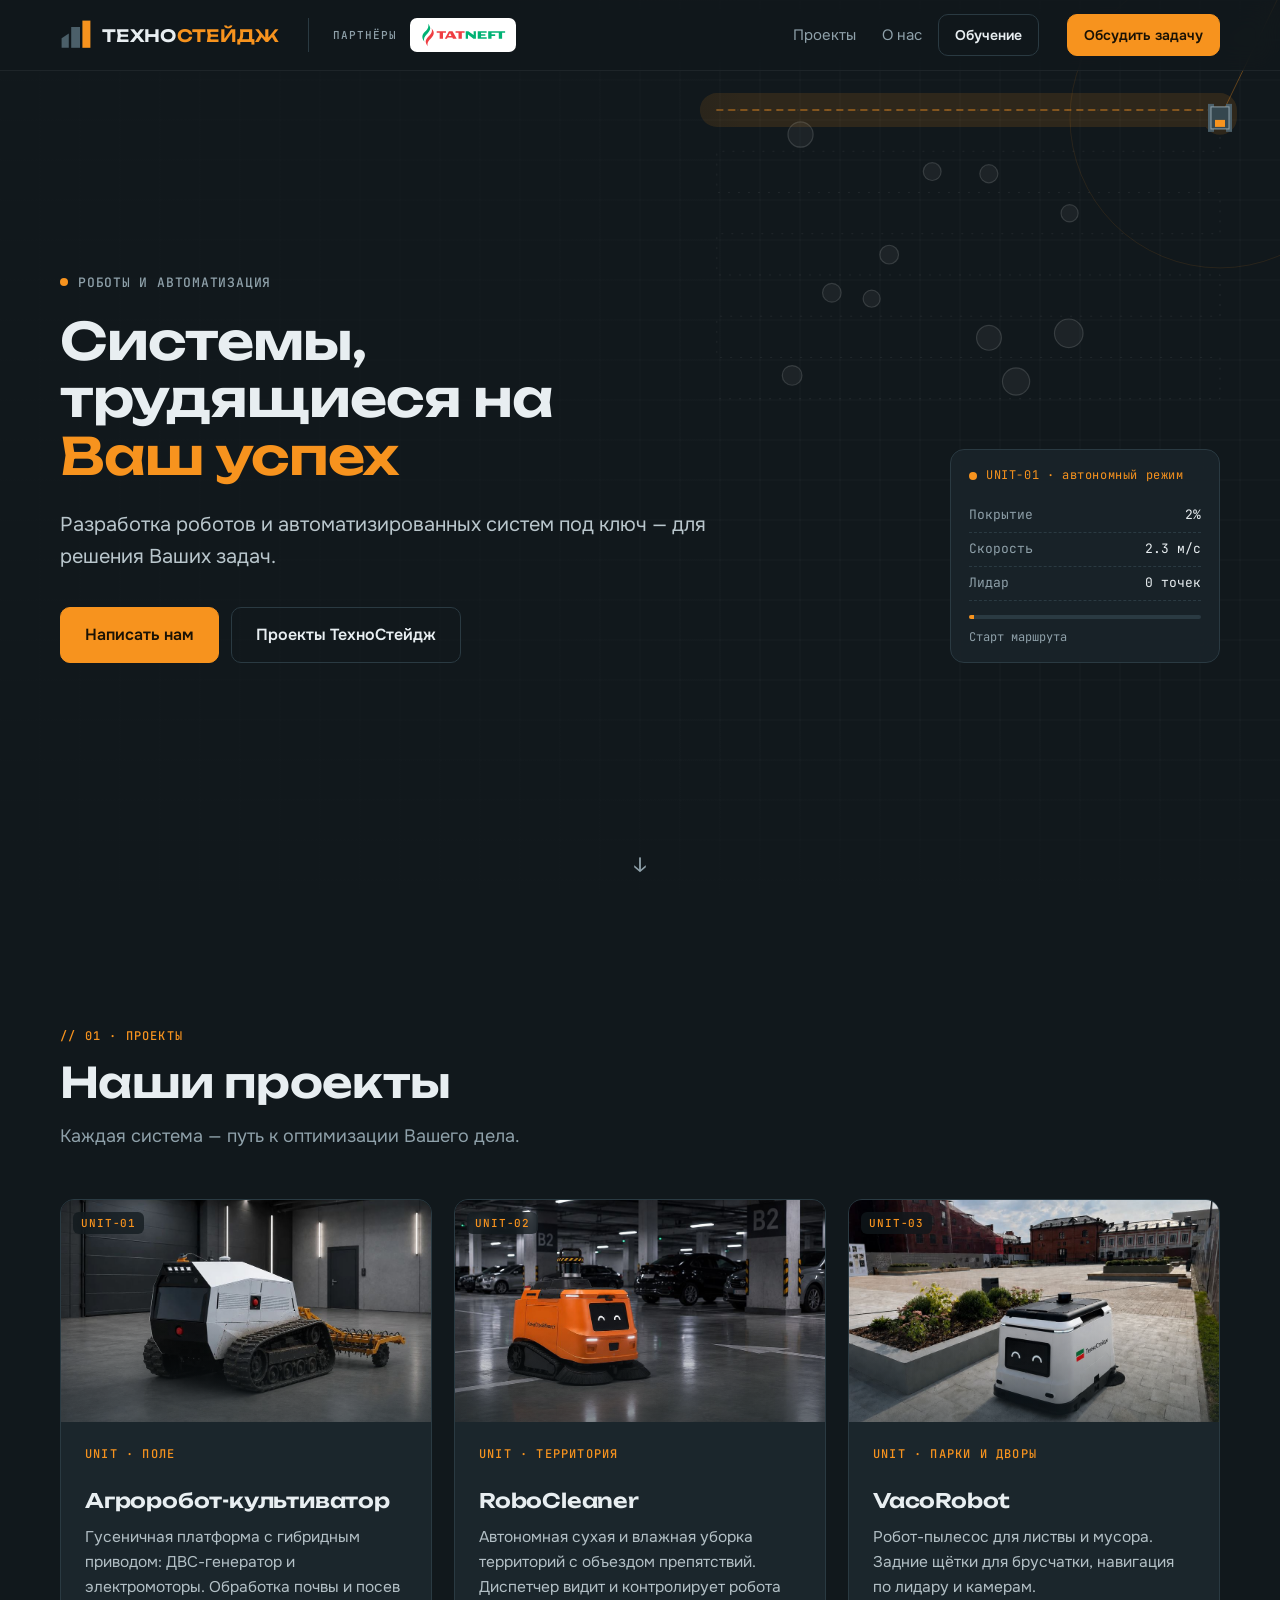
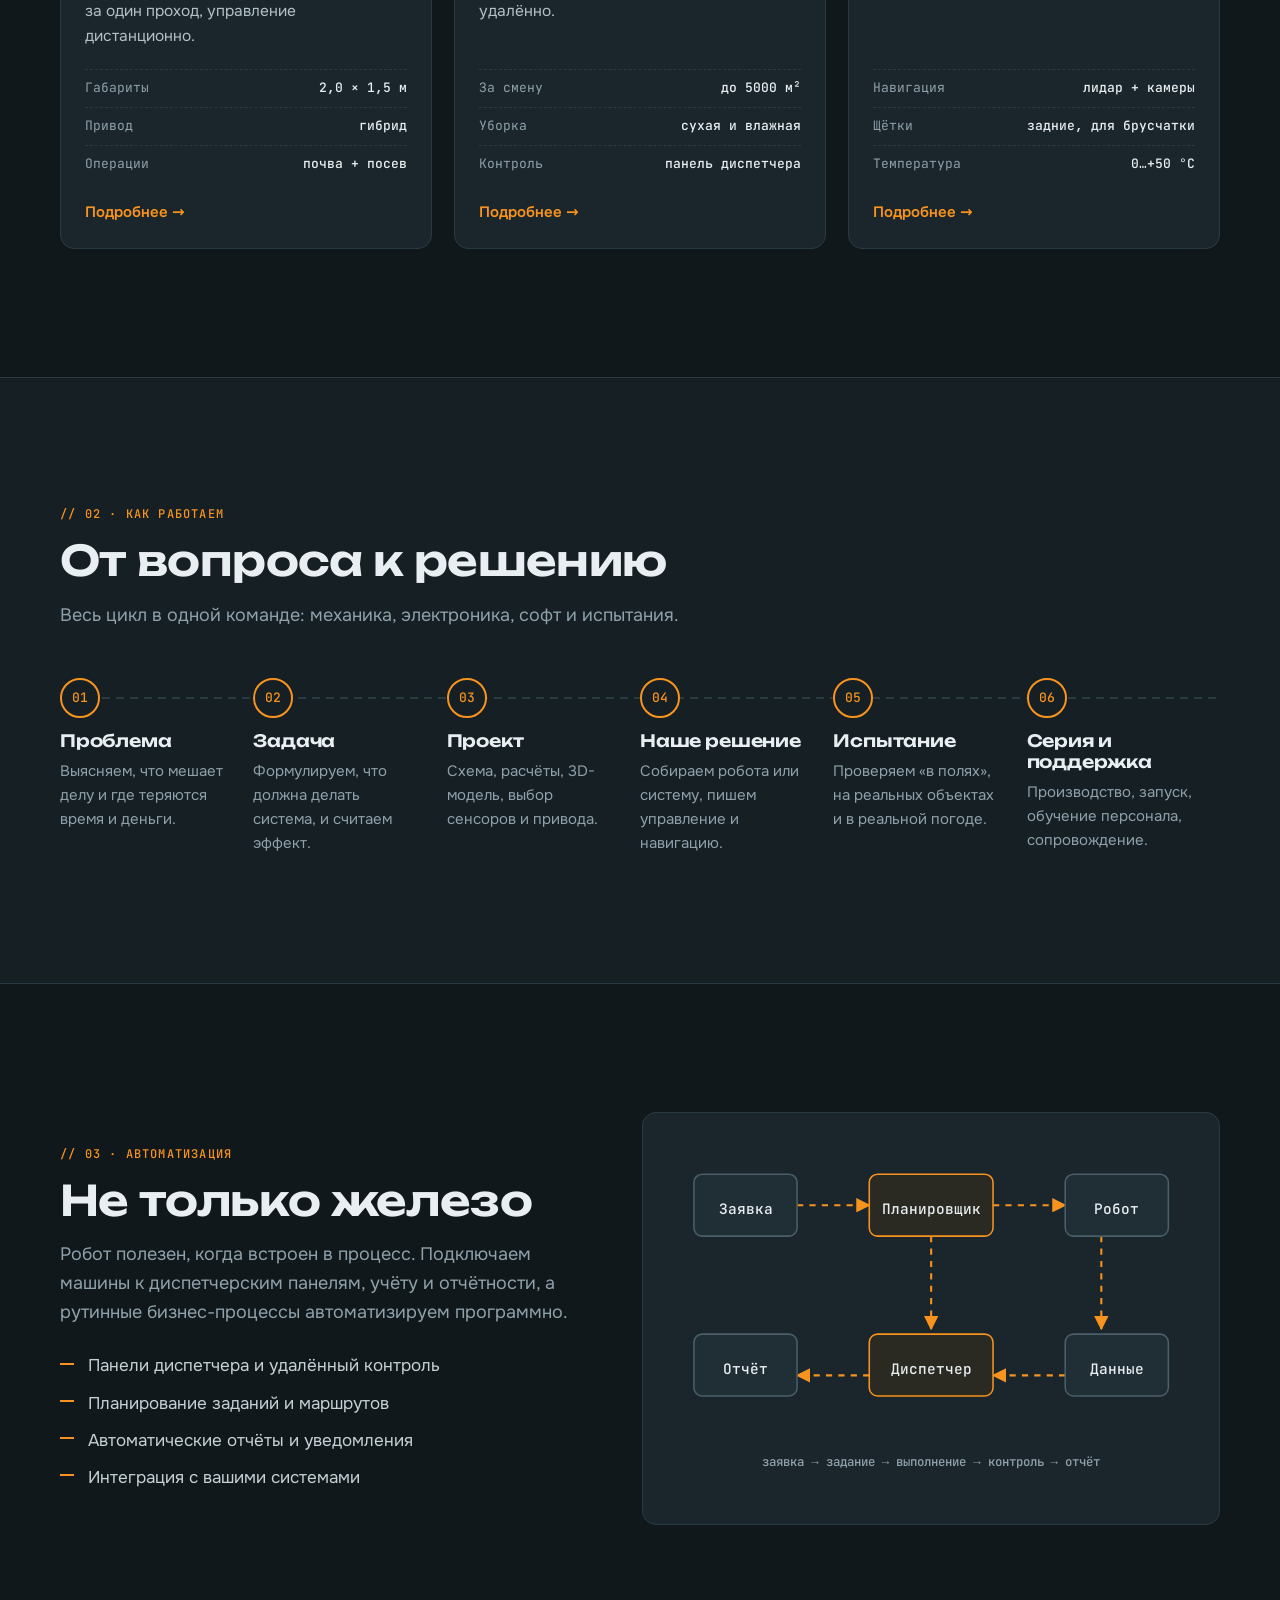
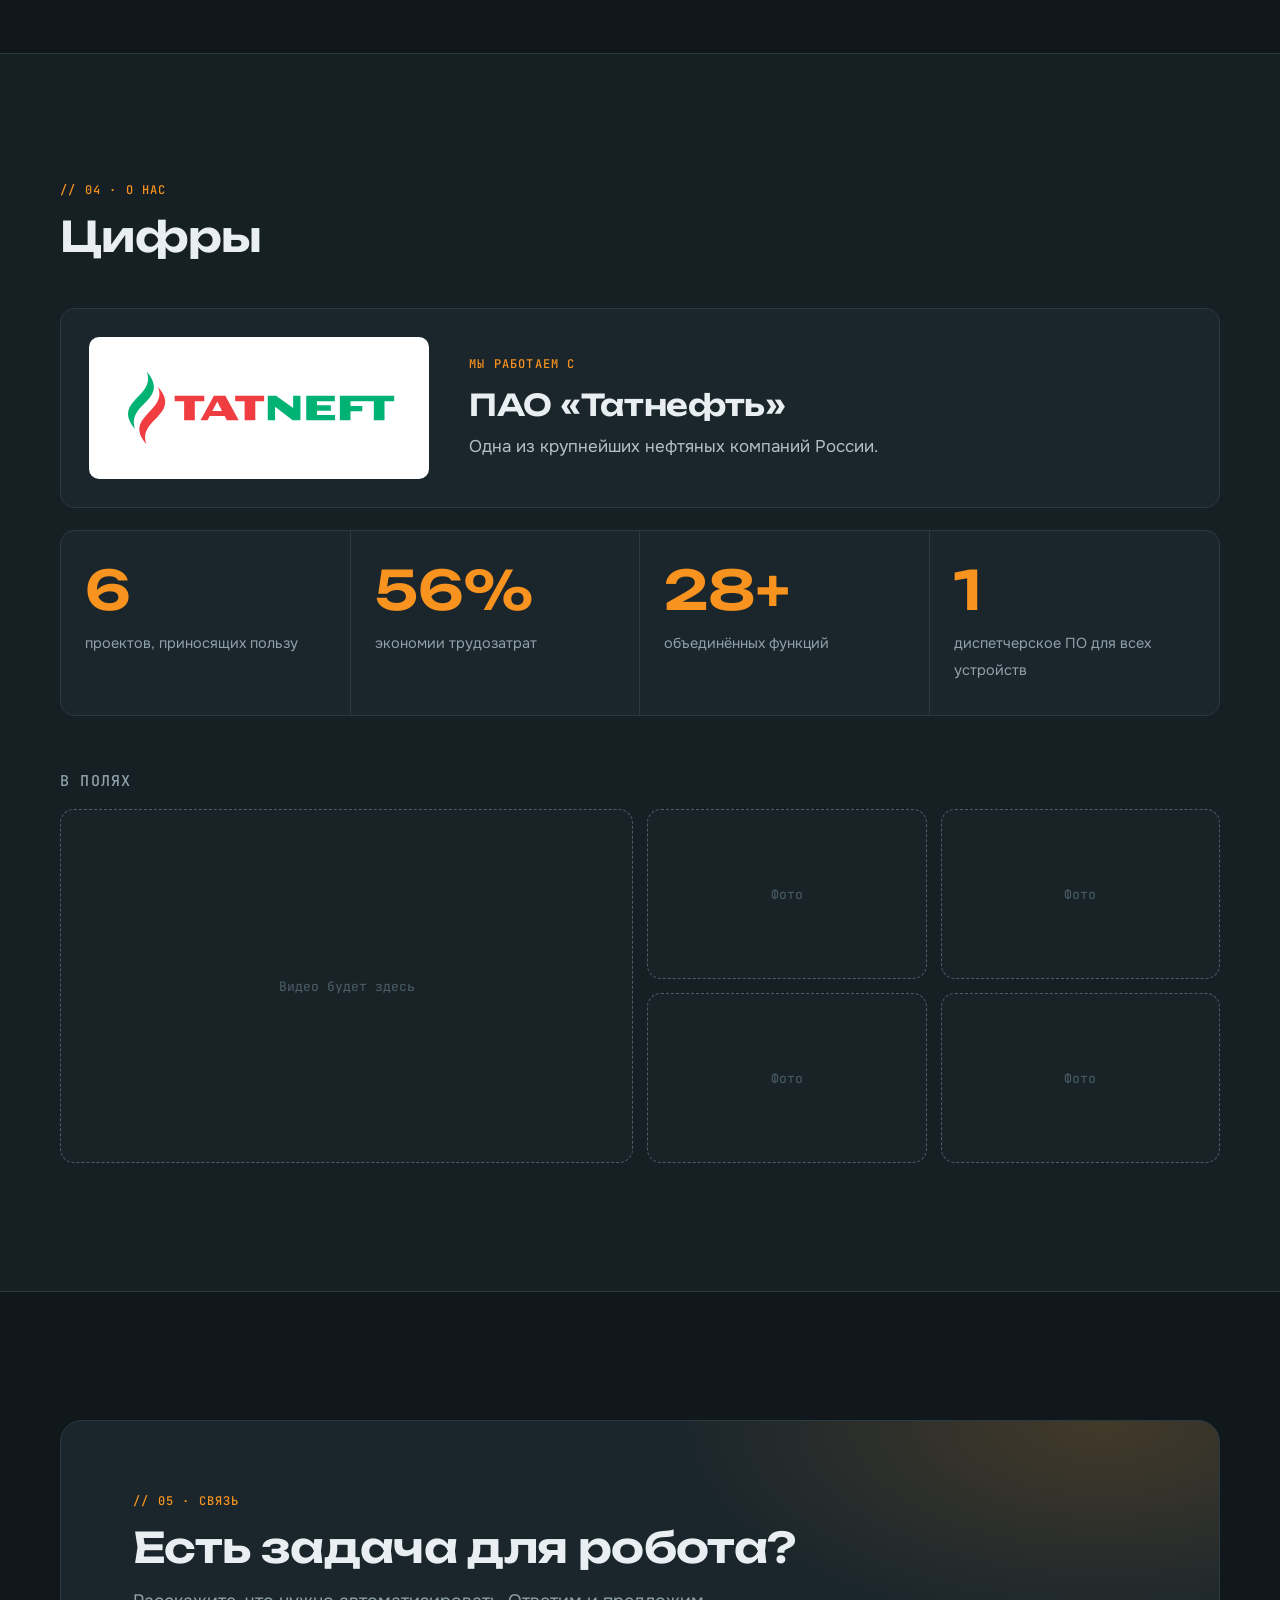
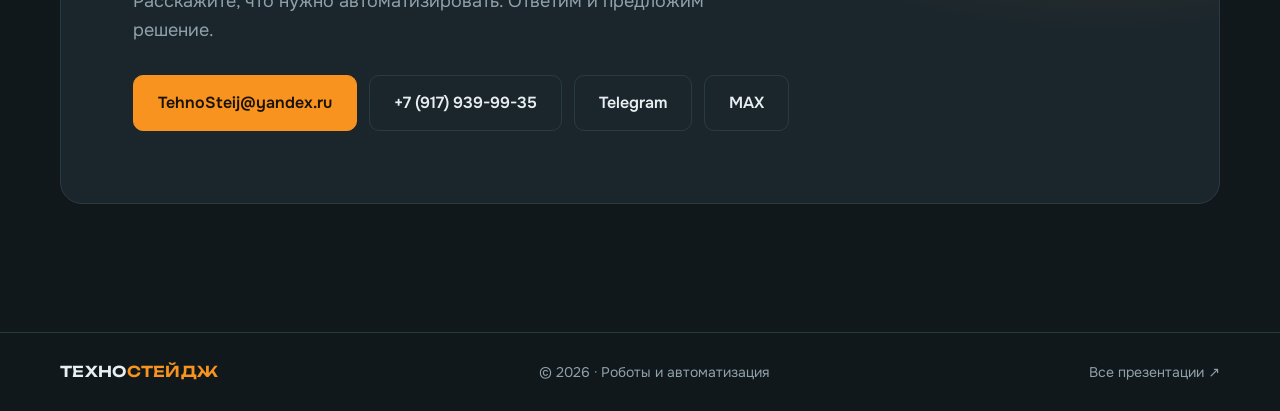
==== commit f0befa11: "Настоящие контакты и кнопка MAX Co-Authored-By: Claude Opus 5.5 <noreply@anthropic.com>" ====
--- a/index.html
+++ b/index.html
@@ -249,9 +249,10 @@
       <h2>Есть задача для робота?</h2>
       <p class="sub">Расскажите, что нужно автоматизировать. Ответим и предложим решение.</p>
       <div class="cta">
-        <a class="btn" href="mailto:info@example.com">info@example.com</a>
-        <a class="btn btn-ghost" href="tel:+70000000000">+7 000 000-00-00</a>
-        <a class="btn btn-ghost" href="https://t.me/" target="_blank" rel="noopener">Telegram</a>
+        <a class="btn" href="mailto:TehnoSteij@yandex.ru">TehnoSteij@yandex.ru</a>
+        <a class="btn btn-ghost" href="tel:+79179399935">+7 (917) 939-99-35</a>
+        <a class="btn btn-ghost" href="https://t.me/dazgomannn" target="_blank" rel="noopener">Telegram</a>
+        <a class="btn btn-ghost" href="https://max.ru/u/f9LHodD0cOK9AcFDkUE-KU3LDIc1wrUDdabtQ2YDgoaz1Evf9GF58Kk3YJA" target="_blank" rel="noopener">MAX</a>
       </div>
     </div>
   </div>
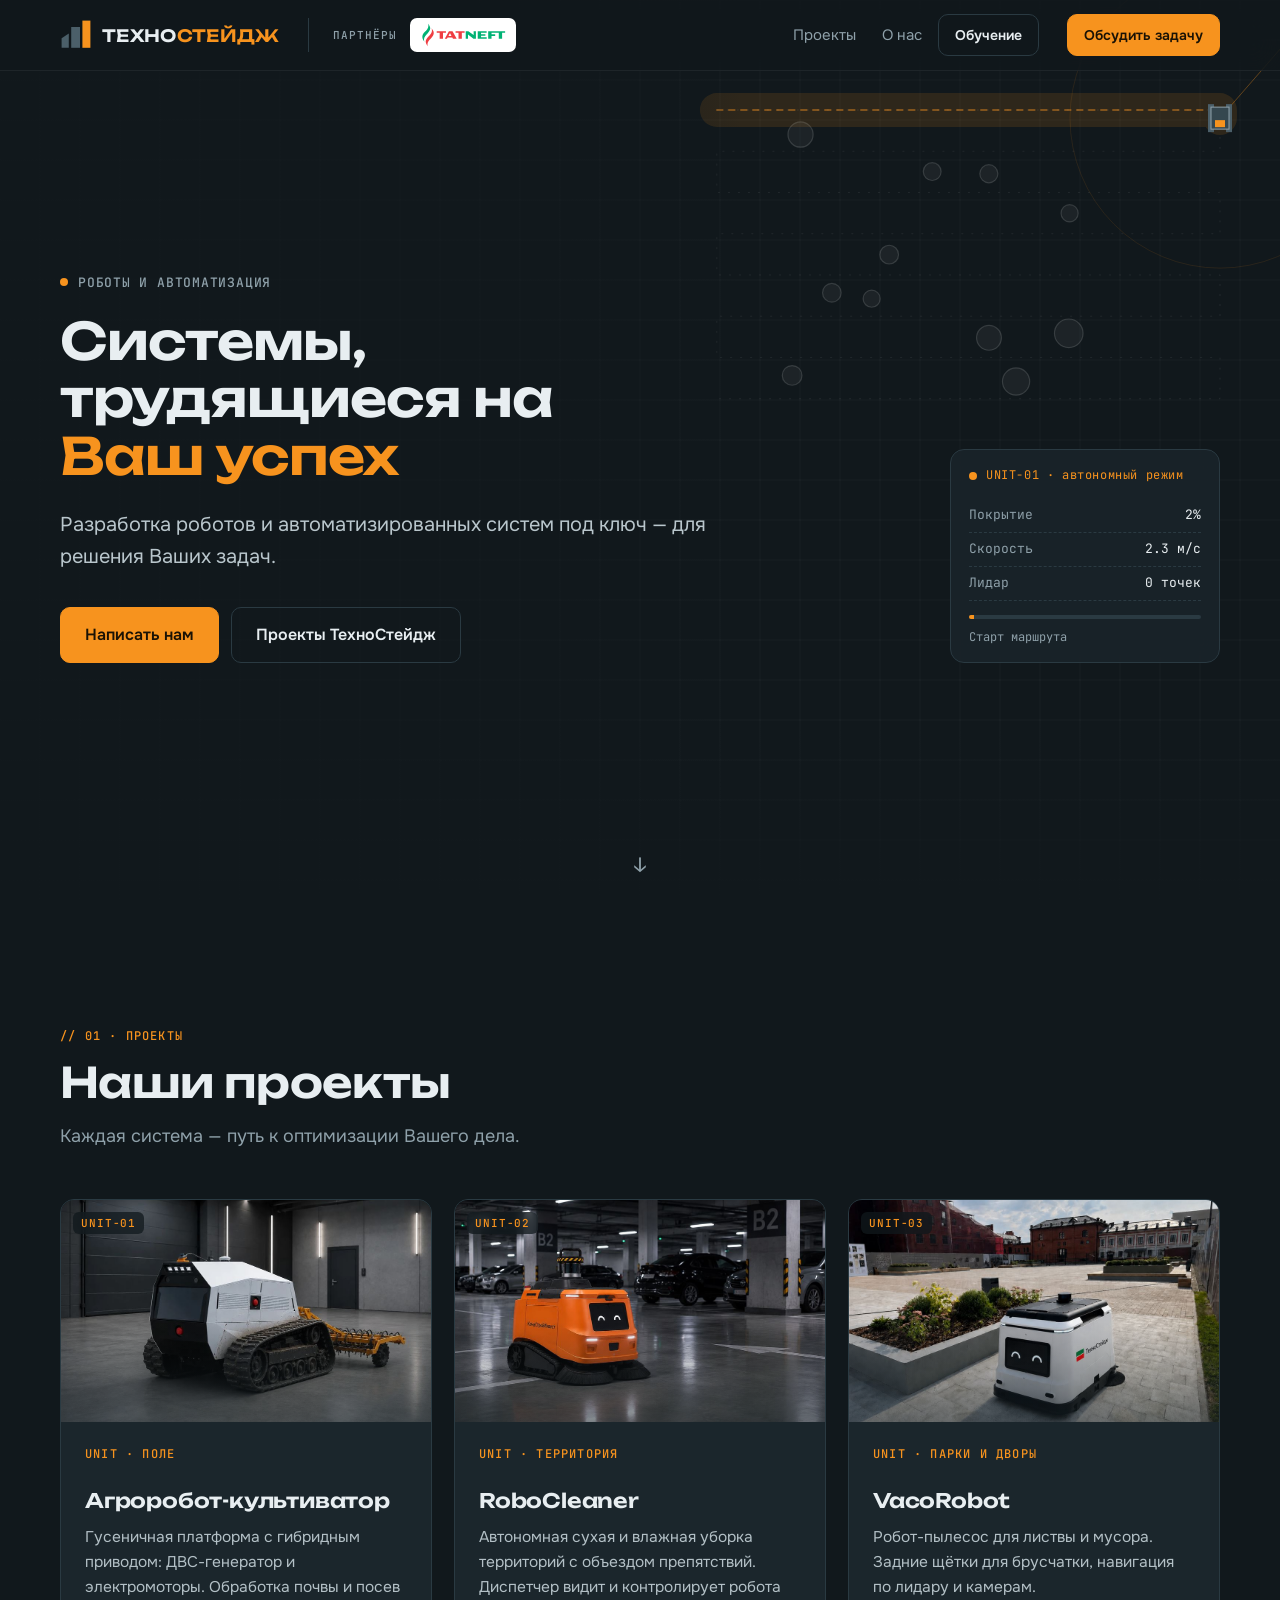
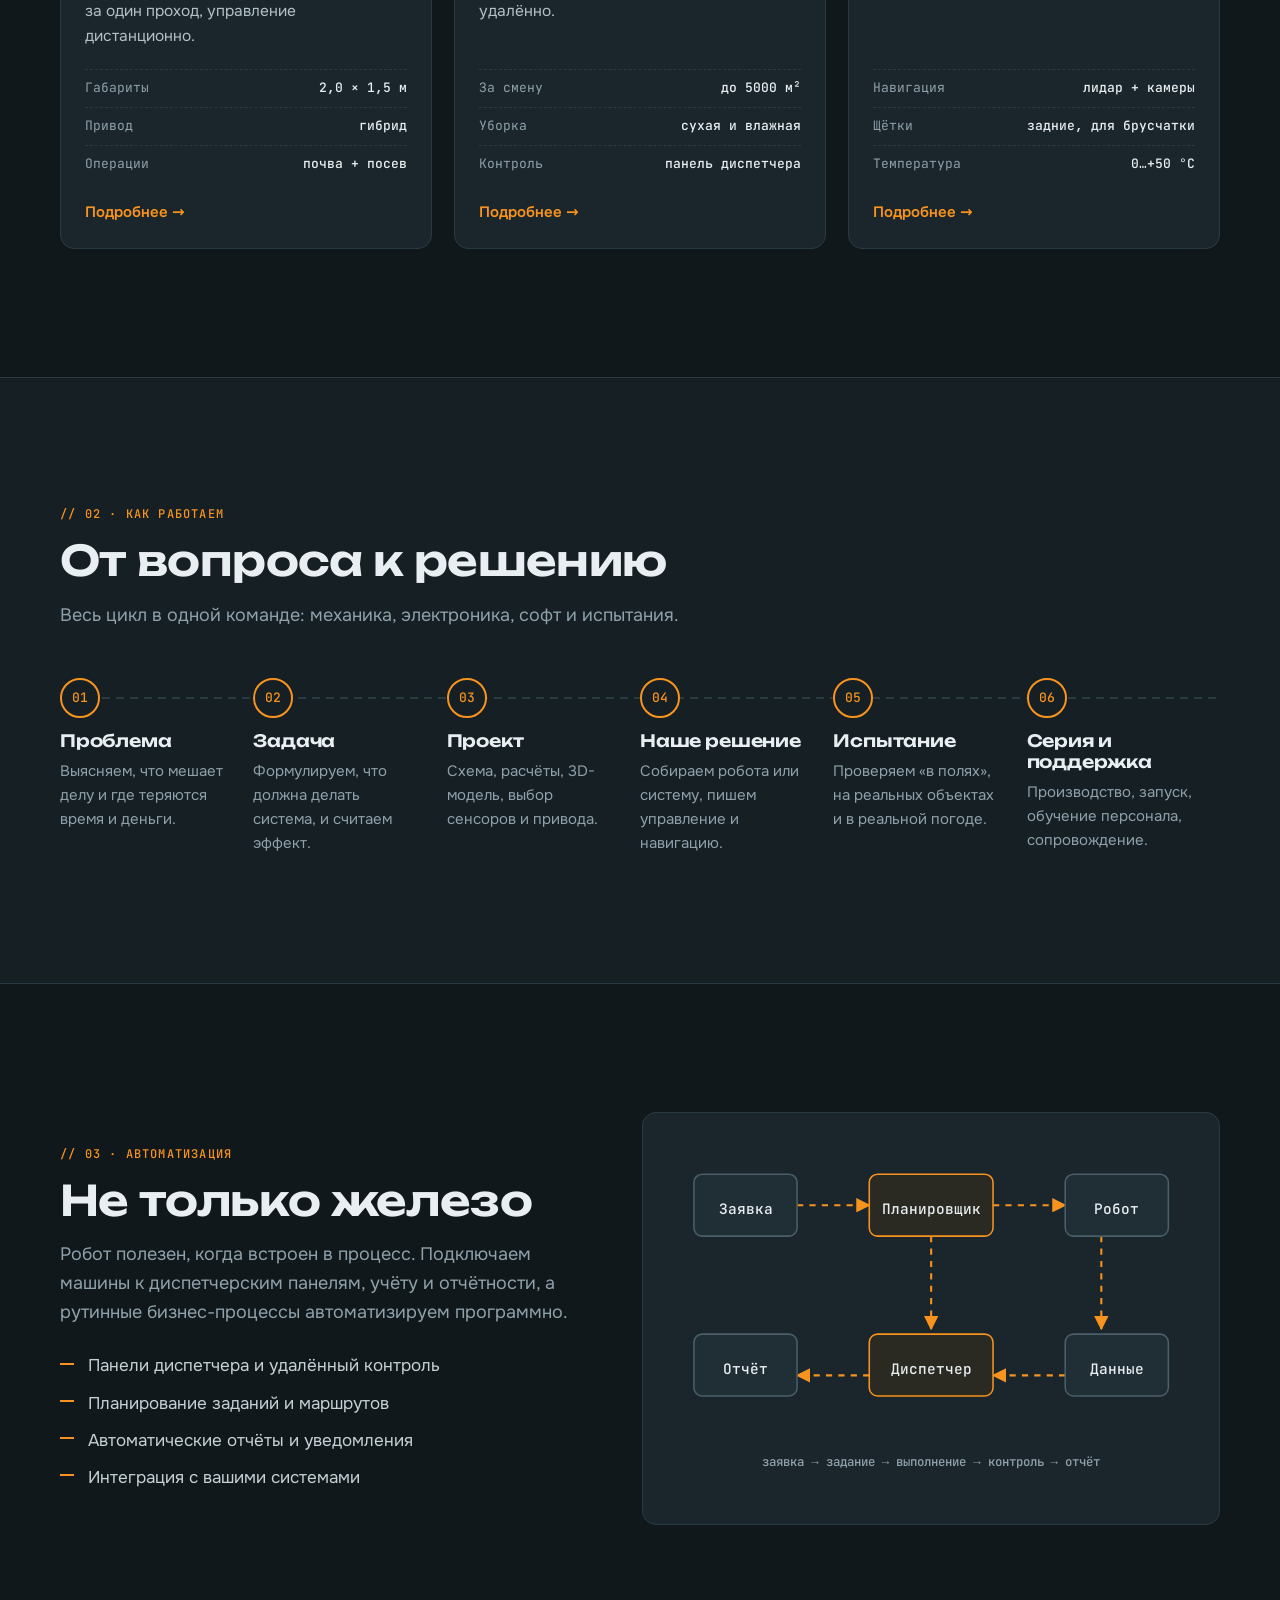
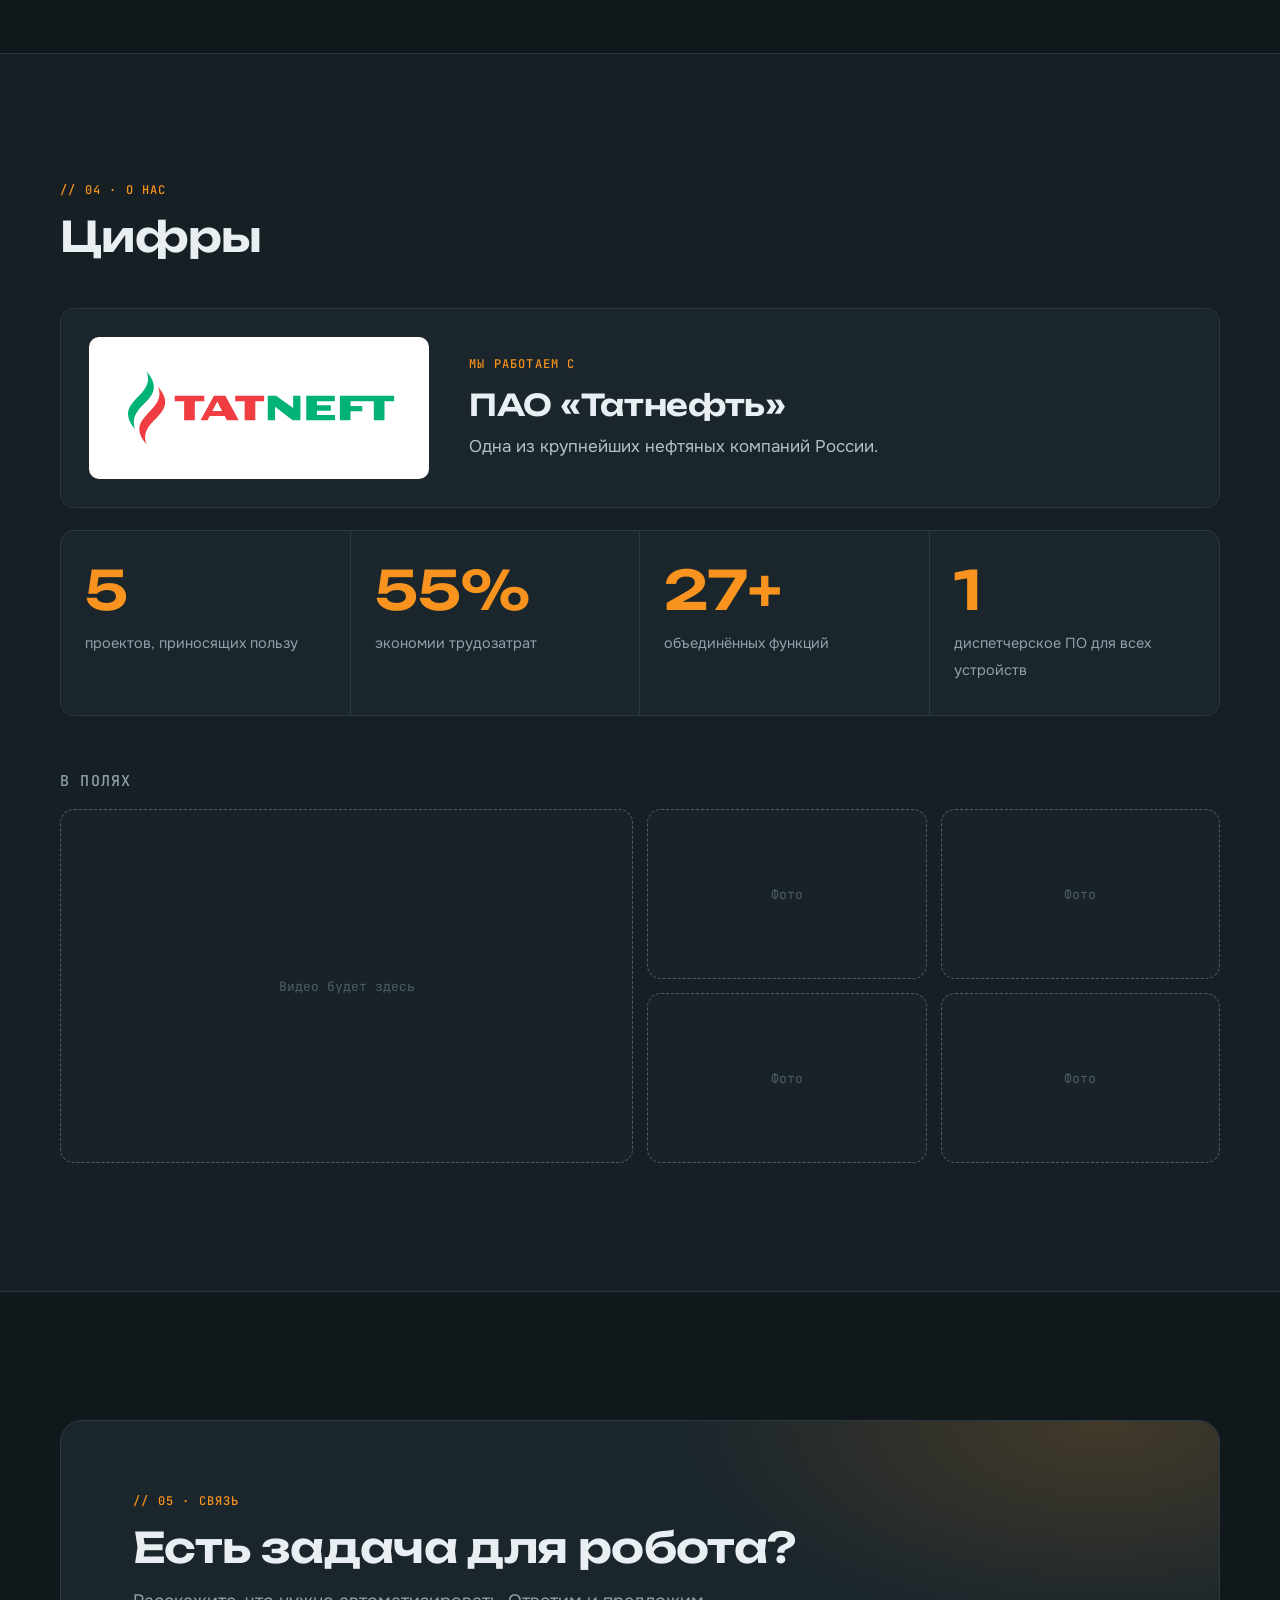
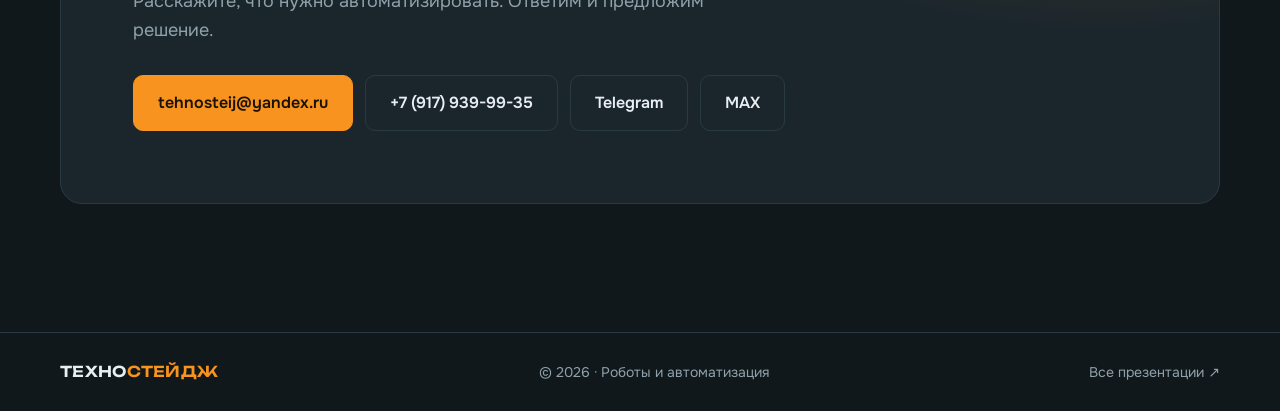
==== commit e234ace0: "Почта в нижнем регистре Co-Authored-By: Claude Opus 5.5 <noreply@anthropic.com>" ====
--- a/index.html
+++ b/index.html
@@ -249,7 +249,7 @@
       <h2>Есть задача для робота?</h2>
       <p class="sub">Расскажите, что нужно автоматизировать. Ответим и предложим решение.</p>
       <div class="cta">
-        <a class="btn" href="mailto:TehnoSteij@yandex.ru">TehnoSteij@yandex.ru</a>
+        <a class="btn" href="mailto:tehnosteij@yandex.ru">tehnosteij@yandex.ru</a>
         <a class="btn btn-ghost" href="tel:+79179399935">+7 (917) 939-99-35</a>
         <a class="btn btn-ghost" href="https://t.me/dazgomannn" target="_blank" rel="noopener">Telegram</a>
         <a class="btn btn-ghost" href="https://max.ru/u/f9LHodD0cOK9AcFDkUE-KU3LDIc1wrUDdabtQ2YDgoaz1Evf9GF58Kk3YJA" target="_blank" rel="noopener">MAX</a>
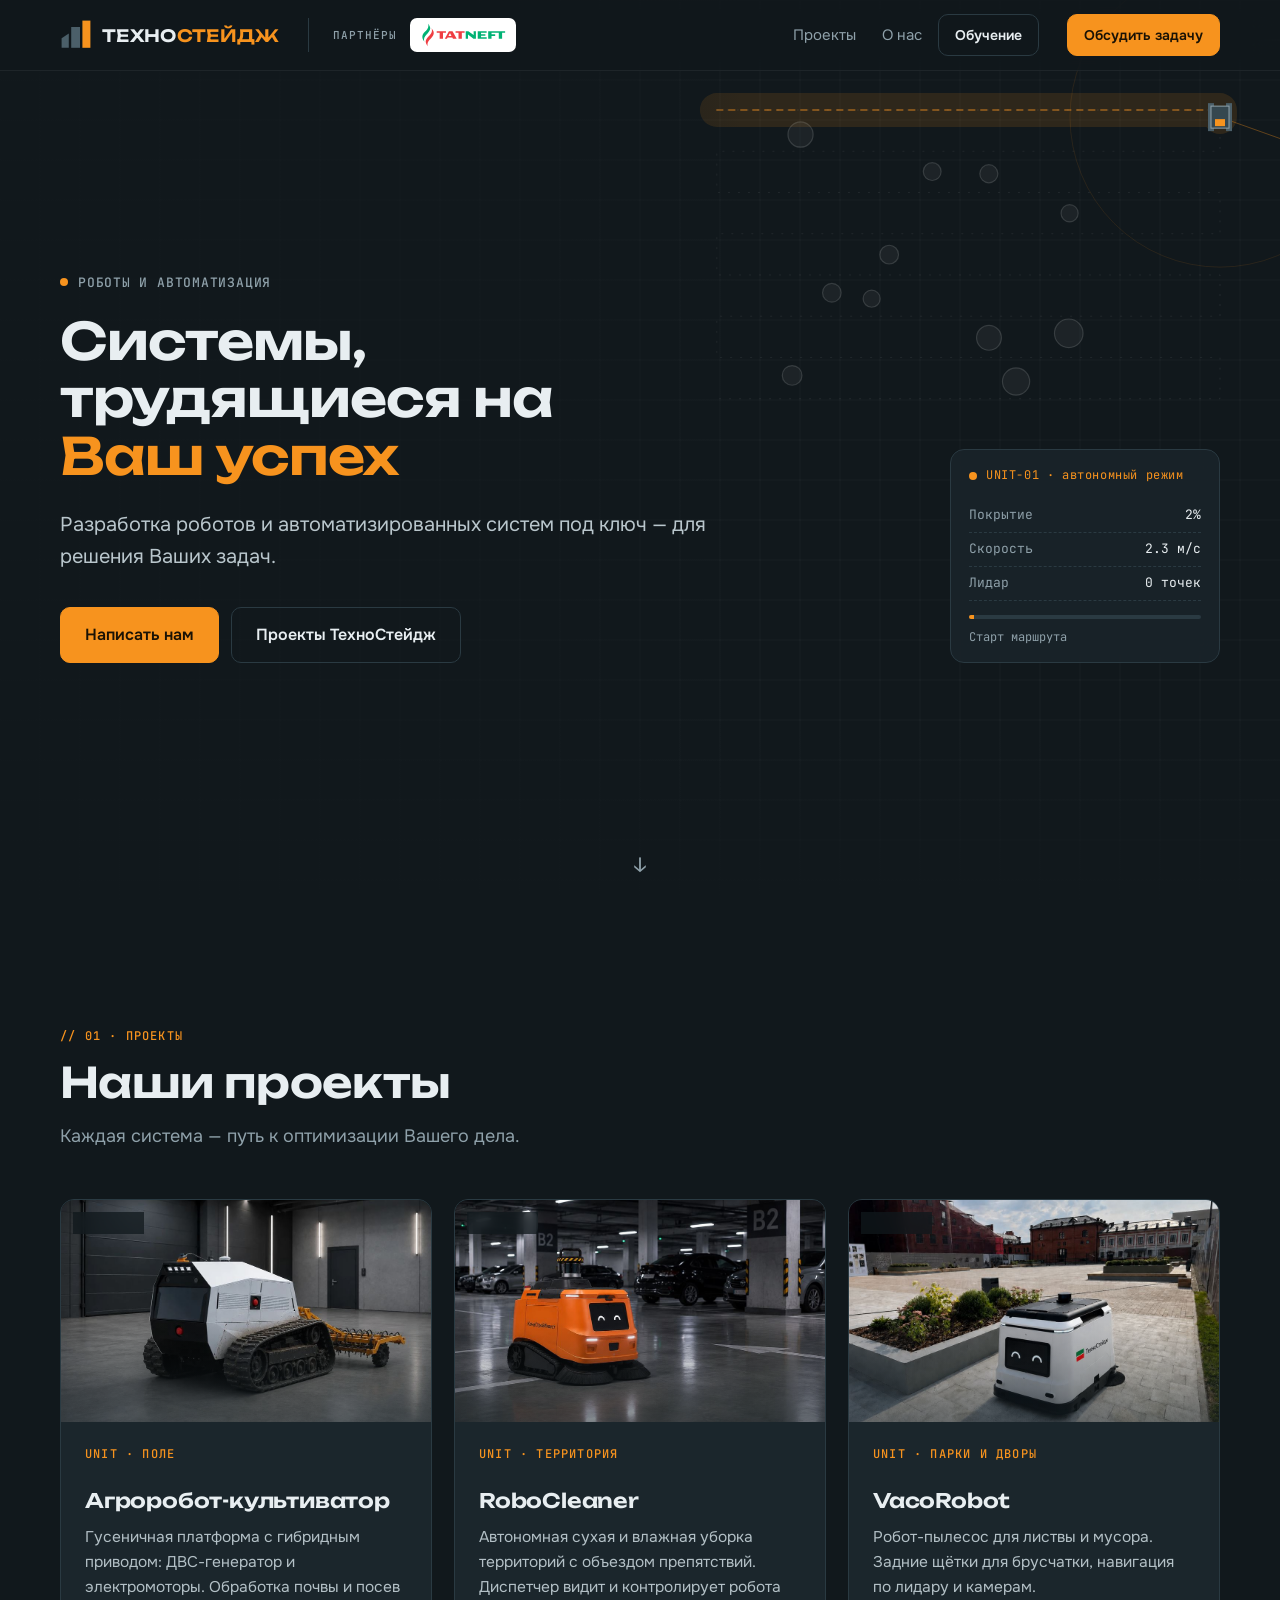
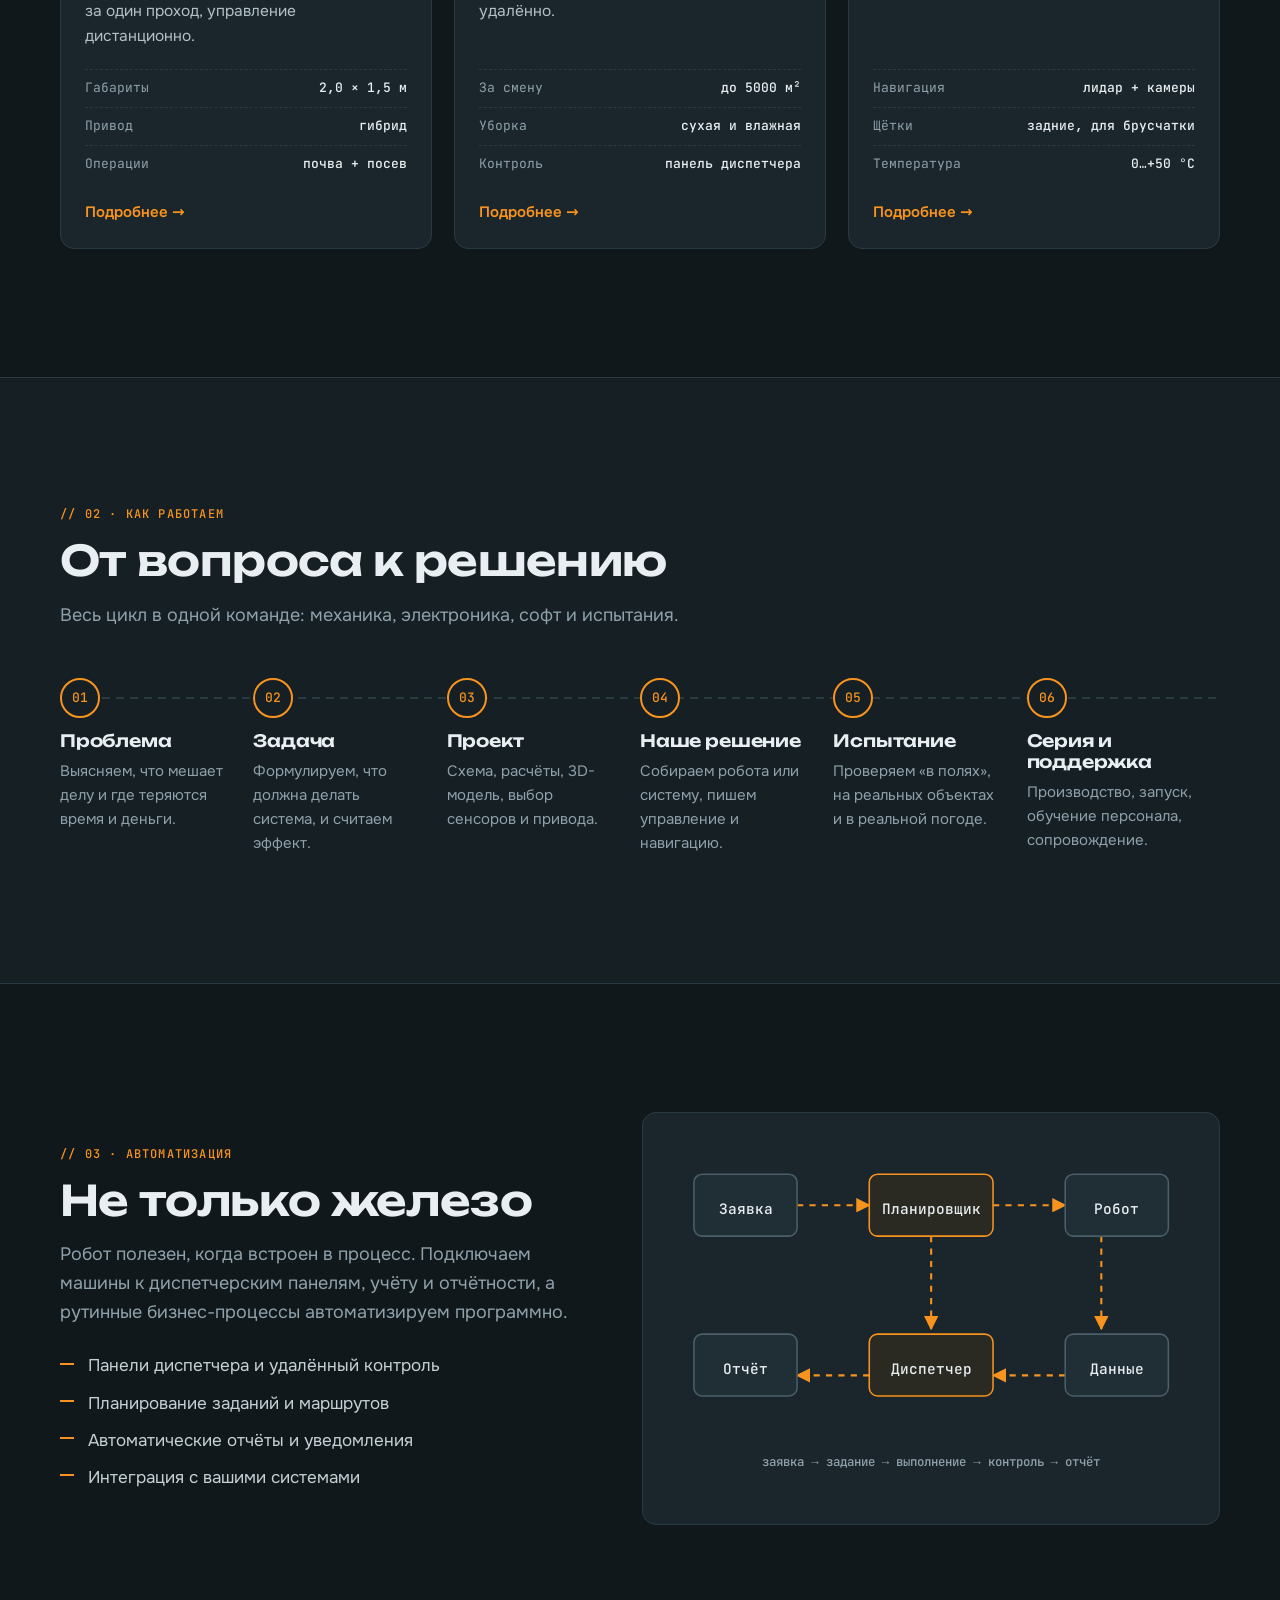
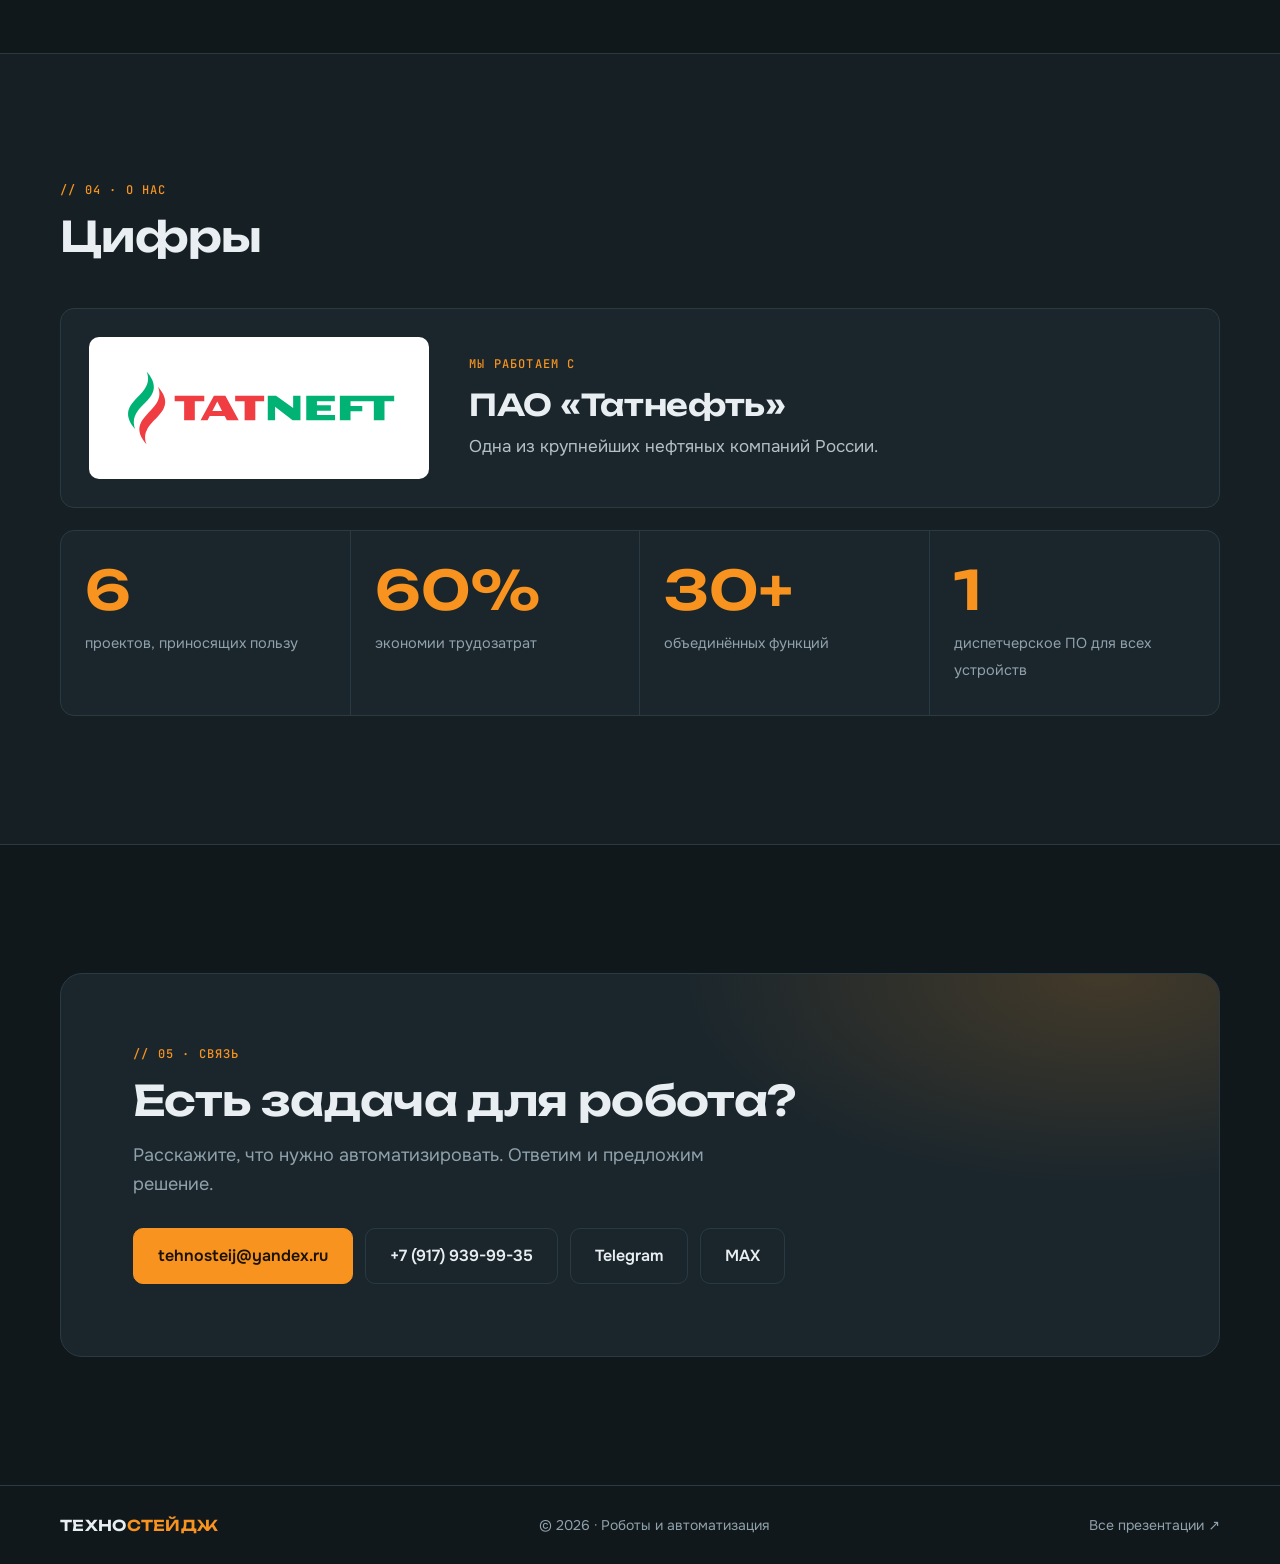
==== commit 1342dd52: "Убрана галерея «В полях» из блока «О нас» Co-Authored-By: Claude Opus 5.5 <noreply@anthropic.com>" ====
--- a/index.html
+++ b/index.html
@@ -228,16 +228,6 @@
       <div><b data-count="30" data-suffix="+">0</b><span>объединённых функций</span></div>
       <div><b data-count="1">0</b><span>диспетчерское ПО для всех устройств</span></div>
     </div>
-
-    <!-- Галерея «в полях». Положите файлы в папку media/ и замените слоты, см. README. -->
-    <h3 class="sub-h reveal">В полях</h3>
-    <div class="gallery reveal">
-      <figure class="slot wide" data-slot="Видео: робот за работой"><span>Видео будет здесь</span></figure>
-      <figure class="slot" data-slot="Фото"><span>Фото</span></figure>
-      <figure class="slot" data-slot="Фото"><span>Фото</span></figure>
-      <figure class="slot" data-slot="Фото"><span>Фото</span></figure>
-      <figure class="slot" data-slot="Фото"><span>Фото</span></figure>
-    </div>
   </div>
 </section>
 
--- a/styles.css
+++ b/styles.css
@@ -81,7 +81,6 @@
 h2 { font: 600 clamp(26px, 3.6vw, 42px)/1.15 var(--head); letter-spacing: -.015em; margin-bottom: 16px; }
 h3 { font: 600 20px/1.25 var(--head); letter-spacing: -.01em; }
 .sub { color: var(--muted); font-size: 18px; }
-.sub-h { font-size: 15px; font-family: var(--mono); color: var(--muted); letter-spacing: .08em; text-transform: uppercase; font-weight: 500; margin: 56px 0 18px; }
 
 /* cards */
 .cards { display: grid; grid-template-columns: repeat(3, 1fr); gap: 22px; }
@@ -138,10 +137,6 @@
 .stats > div:last-child { border: 0; }
 .stats b { display: block; font: 600 clamp(34px, 4.4vw, 54px)/1 var(--head); color: var(--acc); margin-bottom: 12px; }
 .stats span { color: var(--muted); font-size: 14.5px; }
-.gallery { display: grid; grid-template-columns: repeat(4, 1fr); grid-auto-rows: 170px; gap: 14px; }
-.slot { position: relative; margin: 0; border: 1px dashed var(--slate); border-radius: var(--r); display: grid; place-items: center; color: var(--slate); font: 13px var(--mono); background: rgba(255,255,255,.015); overflow: hidden; }
-.slot.wide { grid-column: span 2; grid-row: span 2; }
-.slot img, .slot video { position: absolute; inset: 0; width: 100%; height: 100%; object-fit: cover; }
 
 /* training page */
 .top .btn-edu.is-active { border-color: var(--acc); color: var(--acc); }
@@ -204,7 +199,6 @@
   .stats { grid-template-columns: 1fr 1fr; }
   .stats > div:nth-child(2) { border-right: 0; }
   .stats > div:nth-child(-n+2) { border-bottom: 1px solid var(--line); }
-  .gallery { grid-template-columns: 1fr 1fr; }
   .hero-shade { background: linear-gradient(0deg, rgba(17,24,28,.92) 0%, rgba(17,24,28,.6) 100%); }
 }
 @media (max-width: 560px) {
